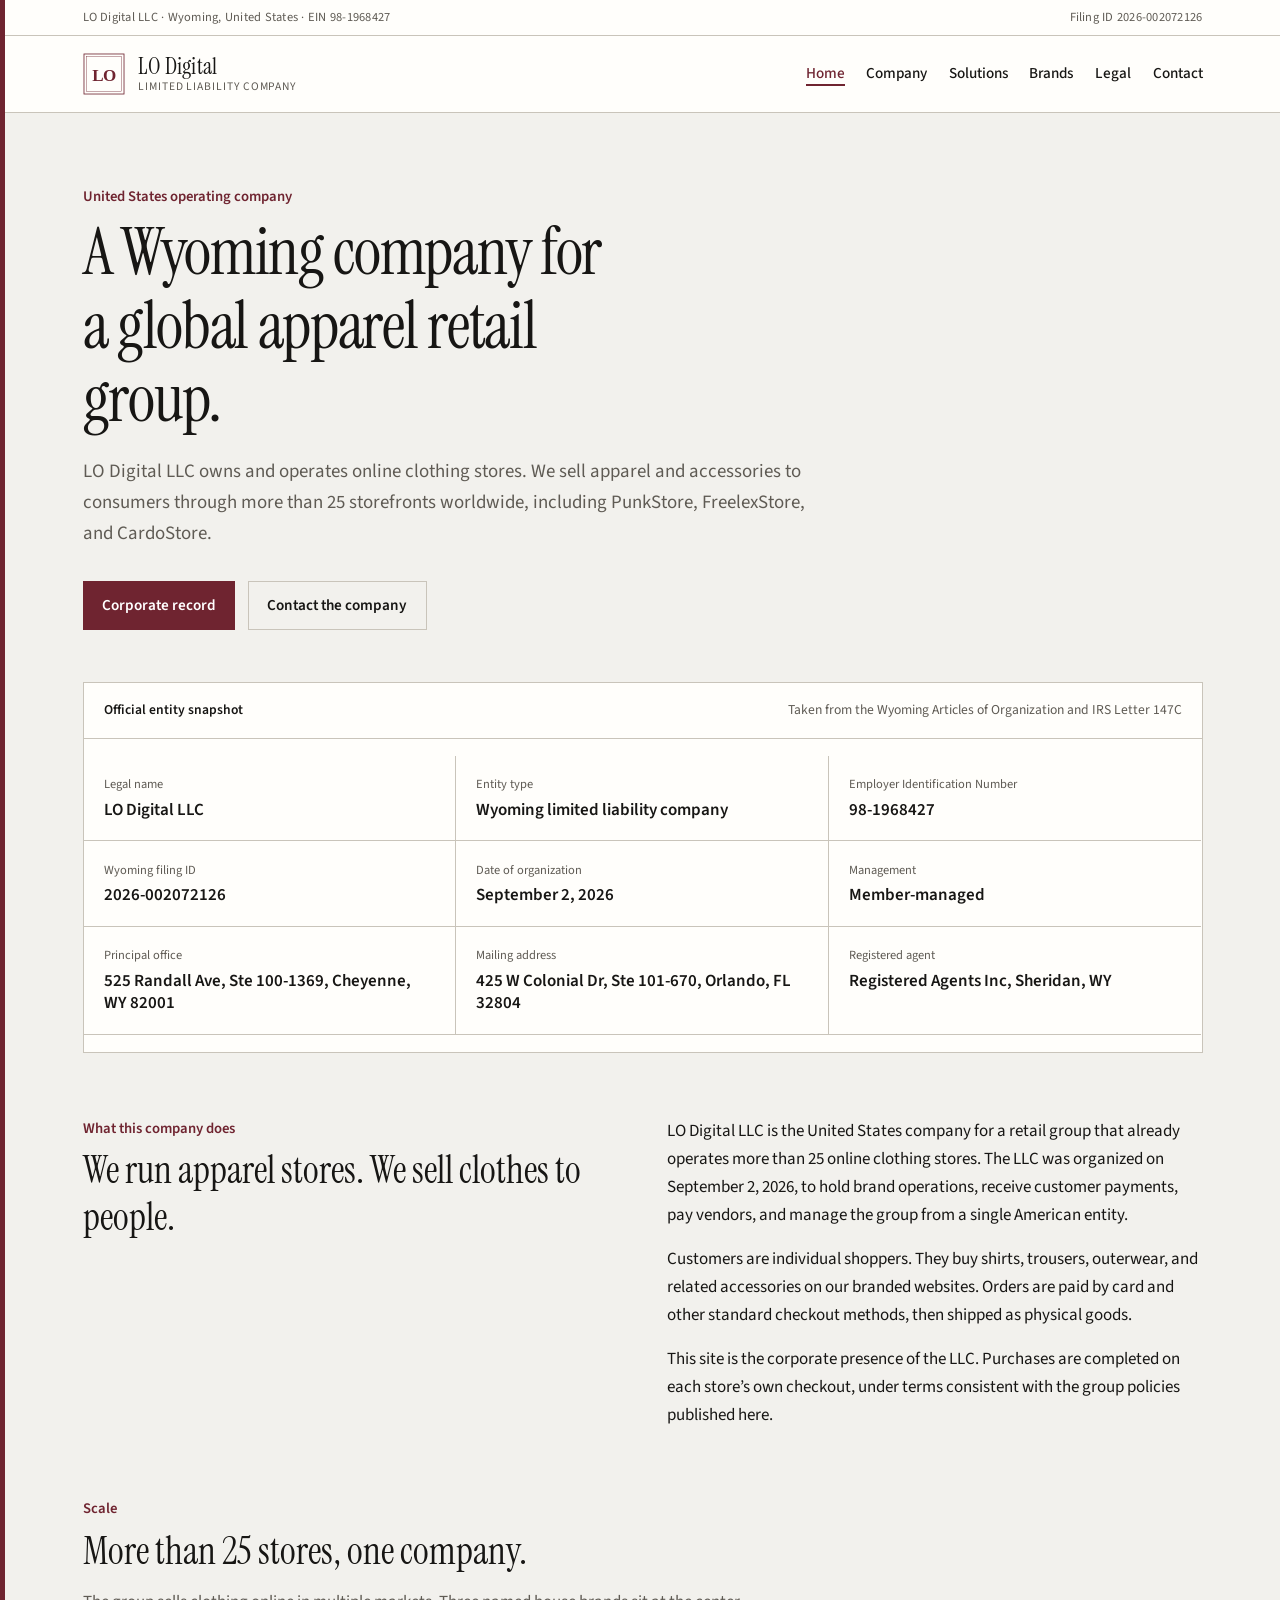
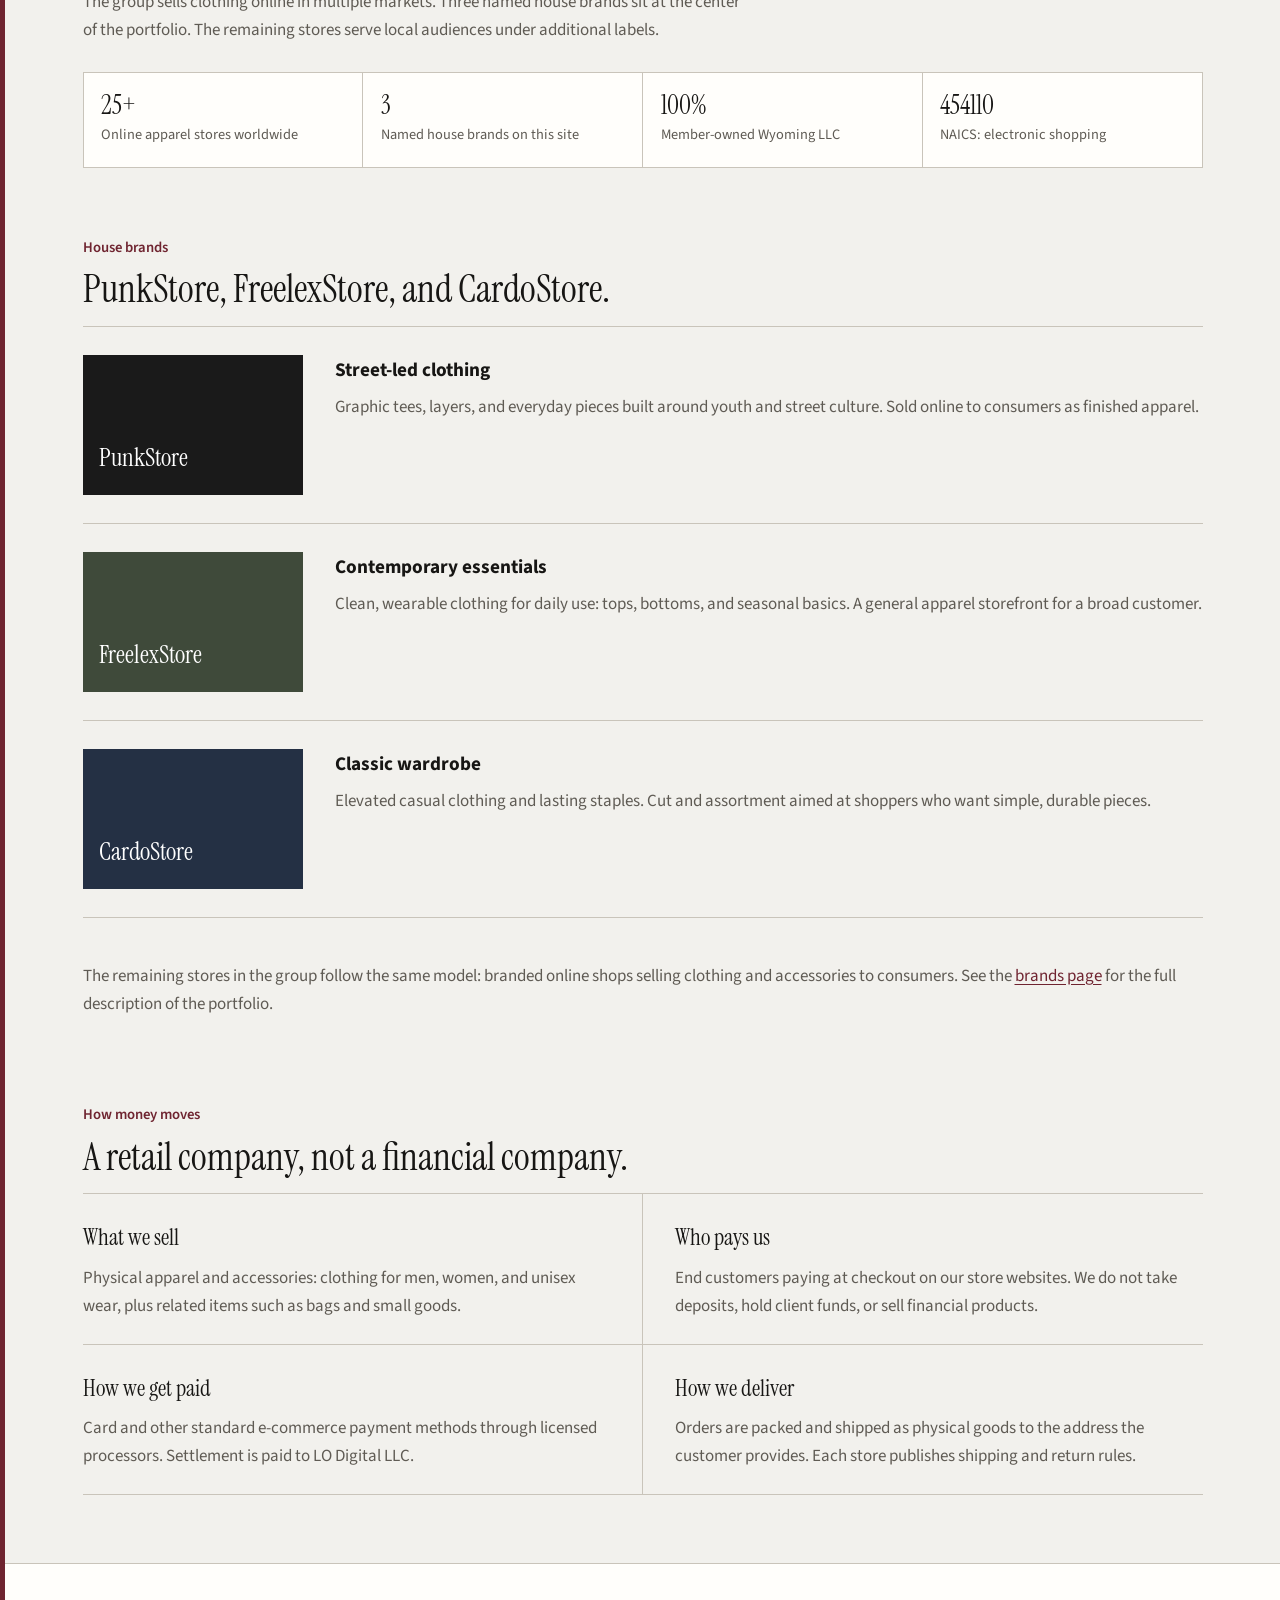
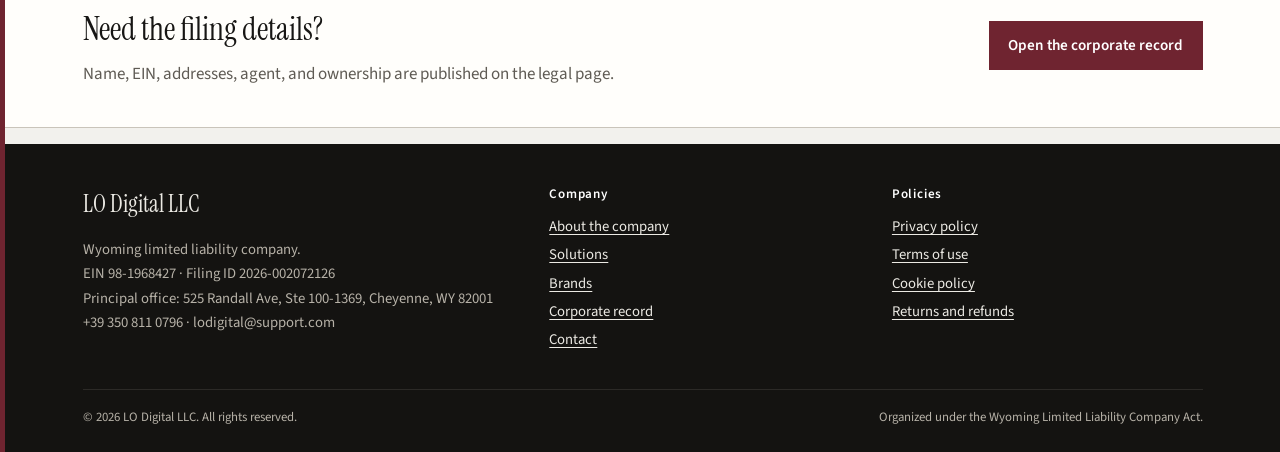
==== index.html @ 22e6bcfd "Publish LO Digital LLC corporate site" ====
<!DOCTYPE html>
<html lang="en">
<head>
  <meta charset="utf-8">
  <meta name="viewport" content="width=device-width, initial-scale=1">
  <title>LO Digital LLC | United States apparel retail group</title>
  <meta name="description" content="LO Digital LLC is a Wyoming limited liability company that operates a portfolio of apparel e-commerce brands, with more than 25 stores worldwide. Official corporate site.">
  <link rel="icon" href="assets/favicon.svg" type="image/svg+xml">
  <link rel="canonical" href="https://lodigitalsolutions-official.com/">
  <link rel="stylesheet" href="css/styles.css">
  <meta property="og:title" content="LO Digital LLC">
  <meta property="og:description" content="Wyoming limited liability company operating apparel retail stores worldwide.">
  <meta property="og:type" content="website">
  <script type="application/ld+json">
  {
    "@context": "https://schema.org",
    "@type": "Organization",
    "name": "LO Digital LLC",
    "legalName": "LO Digital LLC",
    "url": "https://lodigitalsolutions-official.com/",
    "email": "lodigital@support.com",
    "telephone": "+39-350-811-0796",
    "taxID": "98-1968427",
    "foundingDate": "2026-09-02",
    "address": {
      "@type": "PostalAddress",
      "streetAddress": "525 Randall Ave, Ste 100-1369",
      "addressLocality": "Cheyenne",
      "addressRegion": "WY",
      "postalCode": "82001",
      "addressCountry": "US"
    },
    "areaServed": "Worldwide",
    "naics": "454110",
    "description": "United States company that owns and operates online apparel retail brands, selling clothing and accessories to consumers through more than 25 stores worldwide."
  }
  </script>
</head>
<body>
  <a class="skip" href="#main">Skip to content</a>
  <header class="mast">
    <div class="mast-legal">
      <div class="wrap">
        <span>LO Digital LLC · Wyoming, United States · EIN 98-1968427</span>
        <span>Filing ID 2026-002072126</span>
      </div>
    </div>
    <div class="wrap mast-row">
      <a class="brand" href="index.html">
        <img src="assets/mark.svg" alt="">
        <span class="brand-name">
          <strong>LO Digital</strong>
          <span>LIMITED LIABILITY COMPANY</span>
        </span>
      </a>
      <input class="nav-toggle" type="checkbox" id="nav-toggle">
      <label class="nav-burger" for="nav-toggle">Menu</label>
      <nav class="nav" aria-label="Primary">
        <a href="index.html" aria-current="page">Home</a>
        <a href="company.html">Company</a>
        <a href="solutions.html">Solutions</a>
        <a href="brands.html">Brands</a>
        <a href="legal.html">Legal</a>
        <a href="contact.html">Contact</a>
      </nav>
    </div>
  </header>

  <main id="main">
    <section class="hero">
      <div class="wrap">
        <p class="kicker">United States operating company</p>
        <h1>A Wyoming company for a global apparel retail group.</h1>
        <p class="lede">LO Digital LLC owns and operates online clothing stores. We sell apparel and accessories to consumers through more than 25 storefronts worldwide, including PunkStore, FreelexStore, and CardoStore.</p>
        <div class="hero-actions">
          <a class="btn" href="legal.html">Corporate record</a>
          <a class="btn ghost" href="contact.html">Contact the company</a>
        </div>
      </div>
    </section>

    <div class="wrap">
      <section class="ledger" aria-label="Company facts">
        <div class="ledger-head">
          <b>Official entity snapshot</b>
          <span>Taken from the Wyoming Articles of Organization and IRS Letter 147C</span>
        </div>
        <dl class="ledger-grid">
          <div><dt>Legal name</dt><dd>LO Digital LLC</dd></div>
          <div><dt>Entity type</dt><dd>Wyoming limited liability company</dd></div>
          <div><dt>Employer Identification Number</dt><dd>98-1968427</dd></div>
          <div><dt>Wyoming filing ID</dt><dd>2026-002072126</dd></div>
          <div><dt>Date of organization</dt><dd>September 2, 2026</dd></div>
          <div><dt>Management</dt><dd>Member-managed</dd></div>
          <div><dt>Principal office</dt><dd>525 Randall Ave, Ste 100-1369, Cheyenne, WY 82001</dd></div>
          <div><dt>Mailing address</dt><dd>425 W Colonial Dr, Ste 101-670, Orlando, FL 32804</dd></div>
          <div><dt>Registered agent</dt><dd>Registered Agents Inc, Sheridan, WY</dd></div>
        </dl>
      </section>
    </div>

    <section class="section">
      <div class="wrap split">
        <div>
          <p class="kicker">What this company does</p>
          <h2>We run apparel stores. We sell clothes to people.</h2>
        </div>
        <div class="prose">
          <p>LO Digital LLC is the United States company for a retail group that already operates more than 25 online clothing stores. The LLC was organized on September 2, 2026, to hold brand operations, receive customer payments, pay vendors, and manage the group from a single American entity.</p>
          <p>Customers are individual shoppers. They buy shirts, trousers, outerwear, and related accessories on our branded websites. Orders are paid by card and other standard checkout methods, then shipped as physical goods.</p>
          <p>This site is the corporate presence of the LLC. Purchases are completed on each store’s own checkout, under terms consistent with the group policies published here.</p>
        </div>
      </div>
    </section>

    <section class="section">
      <div class="wrap">
        <p class="kicker">Scale</p>
        <h2>More than 25 stores, one company.</h2>
        <p class="intro">The group sells clothing online in multiple markets. Three named house brands sit at the center of the portfolio. The remaining stores serve local audiences under additional labels.</p>
        <div class="presence">
          <div><strong>25+</strong><span>Online apparel stores worldwide</span></div>
          <div><strong>3</strong><span>Named house brands on this site</span></div>
          <div><strong>100%</strong><span>Member-owned Wyoming LLC</span></div>
          <div><strong>454110</strong><span>NAICS: electronic shopping</span></div>
        </div>
      </div>
    </section>

    <section class="section">
      <div class="wrap">
        <p class="kicker">House brands</p>
        <h2>PunkStore, FreelexStore, and CardoStore.</h2>
        <article class="brand-row">
          <div class="brand-plate punk">PunkStore</div>
          <div class="brand-copy">
            <h3>Street-led clothing</h3>
            <p>Graphic tees, layers, and everyday pieces built around youth and street culture. Sold online to consumers as finished apparel.</p>
          </div>
        </article>
        <article class="brand-row">
          <div class="brand-plate freelex">FreelexStore</div>
          <div class="brand-copy">
            <h3>Contemporary essentials</h3>
            <p>Clean, wearable clothing for daily use: tops, bottoms, and seasonal basics. A general apparel storefront for a broad customer.</p>
          </div>
        </article>
        <article class="brand-row">
          <div class="brand-plate cardo">CardoStore</div>
          <div class="brand-copy">
            <h3>Classic wardrobe</h3>
            <p>Elevated casual clothing and lasting staples. Cut and assortment aimed at shoppers who want simple, durable pieces.</p>
          </div>
        </article>
        <p class="more-stores">The remaining stores in the group follow the same model: branded online shops selling clothing and accessories to consumers. See the <a href="brands.html">brands page</a> for the full description of the portfolio.</p>
      </div>
    </section>

    <section class="section">
      <div class="wrap">
        <p class="kicker">How money moves</p>
        <h2>A retail company, not a financial company.</h2>
        <div class="solutions">
          <article>
            <h3>What we sell</h3>
            <p>Physical apparel and accessories: clothing for men, women, and unisex wear, plus related items such as bags and small goods.</p>
          </article>
          <article>
            <h3>Who pays us</h3>
            <p>End customers paying at checkout on our store websites. We do not take deposits, hold client funds, or sell financial products.</p>
          </article>
          <article>
            <h3>How we get paid</h3>
            <p>Card and other standard e-commerce payment methods through licensed processors. Settlement is paid to LO Digital LLC.</p>
          </article>
          <article>
            <h3>How we deliver</h3>
            <p>Orders are packed and shipped as physical goods to the address the customer provides. Each store publishes shipping and return rules.</p>
          </article>
        </div>
      </div>
    </section>

    <section class="cta-band">
      <div class="wrap">
        <div>
          <h2>Need the filing details?</h2>
          <p>Name, EIN, addresses, agent, and ownership are published on the legal page.</p>
        </div>
        <a class="btn" href="legal.html">Open the corporate record</a>
      </div>
    </section>
  </main>

  <footer class="foot">
    <div class="wrap">
      <div class="foot-grid">
        <div>
          <h2>LO Digital LLC</h2>
          <p>Wyoming limited liability company.<br>EIN 98-1968427 · Filing ID 2026-002072126<br>Principal office: 525 Randall Ave, Ste 100-1369, Cheyenne, WY 82001<br>+39 350 811 0796 · lodigital@support.com</p>
        </div>
        <div>
          <h3>Company</h3>
          <ul>
            <li><a href="company.html">About the company</a></li>
            <li><a href="solutions.html">Solutions</a></li>
            <li><a href="brands.html">Brands</a></li>
            <li><a href="legal.html">Corporate record</a></li>
            <li><a href="contact.html">Contact</a></li>
          </ul>
        </div>
        <div>
          <h3>Policies</h3>
          <ul>
            <li><a href="privacy.html">Privacy policy</a></li>
            <li><a href="terms.html">Terms of use</a></li>
            <li><a href="cookies.html">Cookie policy</a></li>
            <li><a href="returns.html">Returns and refunds</a></li>
          </ul>
        </div>
      </div>
      <div class="foot-legal">
        <span>© 2026 LO Digital LLC. All rights reserved.</span>
        <span>Organized under the Wyoming Limited Liability Company Act.</span>
      </div>
    </div>
  </footer>
</body>
</html>
---- css/styles.css ----
@import url("https://fonts.googleapis.com/css2?family=Instrument+Serif:ital@0;1&family=Source+Sans+3:ital,wght@0,400;0,500;0,600;0,700;1,400&display=swap");

:root {
  --bond: #f2f1ed;
  --panel: #fffefb;
  --ink: #171614;
  --mute: #5f5b54;
  --rule: #c9c4ba;
  --wine: #6f2430;
  --wine-deep: #4c1520;
  --wine-soft: #f4e8ea;
  --gold: #8f7848;
  --footer: #141311;
  --footer-mute: #b7b2a8;
  --focus: #6f2430;
  --max: 1120px;
  --pad: clamp(1.25rem, 4vw, 3.25rem);
  --serif: "Instrument Serif", "Times New Roman", serif;
  --sans: "Source Sans 3", "Segoe UI", sans-serif;
}

*,
*::before,
*::after {
  box-sizing: border-box;
}

html {
  scroll-behavior: smooth;
}

html,
body {
  margin: 0;
  padding: 0;
}

body {
  font-family: var(--sans);
  font-size: 1.0625rem;
  line-height: 1.65;
  color: var(--ink);
  background: var(--bond);
  min-height: 100vh;
  border-left: 5px solid var(--wine);
}

img,
svg {
  max-width: 100%;
  display: block;
}

a {
  color: var(--wine);
  text-underline-offset: 0.18em;
}

a:hover {
  color: var(--wine-deep);
}

:focus-visible {
  outline: 2px solid var(--focus);
  outline-offset: 3px;
}

.skip {
  position: absolute;
  left: -999px;
  top: 0;
  background: var(--wine);
  color: #fff;
  padding: 0.5rem 0.8rem;
  z-index: 100;
}

.skip:focus {
  left: 0.5rem;
  top: 0.5rem;
}

.wrap {
  width: min(var(--max), calc(100% - var(--pad) * 2));
  margin-inline: auto;
}

/* Header */
.mast {
  background: var(--panel);
  border-bottom: 1px solid var(--rule);
}

.mast-legal {
  font-size: 0.78rem;
  letter-spacing: 0.02em;
  color: var(--mute);
  padding: 0.45rem 0;
  border-bottom: 1px solid var(--rule);
}

.mast-legal .wrap {
  display: flex;
  justify-content: space-between;
  gap: 1rem;
  flex-wrap: wrap;
}

.mast-row {
  display: flex;
  align-items: center;
  justify-content: space-between;
  gap: 1.5rem;
  padding: 1.05rem 0;
}

.brand {
  display: flex;
  align-items: center;
  gap: 0.85rem;
  text-decoration: none;
  color: var(--ink);
}

.brand img {
  width: 42px;
  height: 42px;
}

.brand-name {
  display: flex;
  flex-direction: column;
  line-height: 1.05;
}

.brand-name strong {
  font-family: var(--serif);
  font-size: 1.45rem;
  font-weight: 400;
  letter-spacing: 0.01em;
}

.brand-name span {
  font-size: 0.72rem;
  color: var(--mute);
  letter-spacing: 0.08em;
  margin-top: 0.15rem;
}

.nav-toggle {
  position: absolute;
  opacity: 0;
  pointer-events: none;
}

.nav-burger {
  display: none;
  font-size: 0.85rem;
  border: 1px solid var(--rule);
  padding: 0.4rem 0.7rem;
  background: var(--panel);
  cursor: pointer;
}

.nav {
  display: flex;
  gap: 1.35rem;
  align-items: center;
}

.nav a {
  text-decoration: none;
  color: var(--ink);
  font-size: 0.95rem;
  font-weight: 500;
}

.nav a:hover,
.nav a[aria-current="page"] {
  color: var(--wine);
}

.nav a[aria-current="page"] {
  box-shadow: inset 0 -2px 0 var(--wine);
}

/* Hero */
.hero {
  padding: 4.5rem 0 3.25rem;
}

.hero h1 {
  font-family: var(--serif);
  font-size: clamp(2.35rem, 5.2vw, 4.1rem);
  font-weight: 400;
  line-height: 1.12;
  letter-spacing: -0.02em;
  max-width: 18ch;
  margin: 0 0 1.25rem;
}

.hero .lede {
  max-width: 46rem;
  font-size: 1.18rem;
  color: var(--mute);
  margin: 0 0 2rem;
}

.hero-actions {
  display: flex;
  gap: 0.8rem;
  flex-wrap: wrap;
}

.btn {
  display: inline-flex;
  align-items: center;
  justify-content: center;
  text-decoration: none;
  border: 1px solid var(--wine);
  padding: 0.7rem 1.15rem;
  font-weight: 600;
  font-size: 0.95rem;
  font-family: var(--sans);
  cursor: pointer;
  background: var(--wine);
  color: #fff;
}

.btn:hover {
  background: var(--wine-deep);
  color: #fff;
}

.btn.ghost {
  background: transparent;
  color: var(--ink);
  border-color: var(--rule);
}

.btn.ghost:hover {
  border-color: var(--ink);
  color: var(--ink);
}

/* Ledger */
.ledger {
  background: var(--panel);
  border: 1px solid var(--rule);
  margin: 0 0 4rem;
}

.ledger-head {
  display: flex;
  justify-content: space-between;
  gap: 1rem;
  padding: 1rem 1.25rem;
  border-bottom: 1px solid var(--rule);
  font-size: 0.85rem;
  color: var(--mute);
}

.ledger-head b {
  color: var(--ink);
  font-weight: 600;
}

.ledger-grid {
  display: grid;
  grid-template-columns: repeat(3, 1fr);
}

.ledger-grid div {
  padding: 1.15rem 1.25rem;
  border-right: 1px solid var(--rule);
  border-bottom: 1px solid var(--rule);
}

.ledger-grid div:nth-child(3n) {
  border-right: none;
}

.ledger-grid dt {
  font-size: 0.78rem;
  color: var(--mute);
  margin: 0 0 0.25rem;
}

.ledger-grid dd {
  margin: 0;
  font-weight: 600;
  line-height: 1.35;
}

/* Sections */
.section {
  padding: 0 0 4.25rem;
}

.section h2 {
  font-family: var(--serif);
  font-size: clamp(1.8rem, 3vw, 2.5rem);
  font-weight: 400;
  line-height: 1.2;
  margin: 0 0 0.85rem;
}

.section .intro {
  max-width: 42rem;
  color: var(--mute);
  margin: 0 0 1.75rem;
}

.split {
  display: grid;
  grid-template-columns: 1fr 1fr;
  gap: 3rem;
  align-items: start;
}

.prose p {
  margin: 0 0 1rem;
}

.prose p:last-child {
  margin-bottom: 0;
}

.kicker {
  color: var(--wine);
  font-weight: 600;
  font-size: 0.92rem;
  margin: 0 0 0.4rem;
}

/* Solutions */
.solutions {
  display: grid;
  grid-template-columns: 1fr 1fr;
  gap: 0;
  border-top: 1px solid var(--rule);
}

.solutions article {
  padding: 1.5rem 1.4rem 1.5rem 0;
  border-bottom: 1px solid var(--rule);
}

.solutions article:nth-child(odd) {
  padding-right: 2rem;
  border-right: 1px solid var(--rule);
}

.solutions article:nth-child(even) {
  padding-left: 2rem;
}

.solutions h3 {
  font-family: var(--serif);
  font-size: 1.45rem;
  font-weight: 400;
  margin: 0 0 0.45rem;
}

.solutions p {
  margin: 0;
  color: var(--mute);
}

/* Brands */
.brand-row {
  display: grid;
  grid-template-columns: 220px 1fr;
  gap: 2rem;
  padding: 1.75rem 0;
  border-top: 1px solid var(--rule);
}

.brand-row:last-of-type {
  border-bottom: 1px solid var(--rule);
}

.brand-plate {
  min-height: 140px;
  display: flex;
  align-items: flex-end;
  padding: 1rem;
  color: #fff;
  font-family: var(--serif);
  font-size: 1.55rem;
}

.brand-plate.punk {
  background: #1a1a1a;
}

.brand-plate.freelex {
  background: #3f4a3a;
}

.brand-plate.cardo {
  background: #243044;
}

.brand-copy h3 {
  margin: 0 0 0.4rem;
  font-size: 1.2rem;
}

.brand-copy p {
  margin: 0;
  color: var(--mute);
}

.more-stores {
  margin-top: 1.5rem;
  padding: 1.25rem 0 0;
  color: var(--mute);
}

/* Presence */
.presence {
  display: grid;
  grid-template-columns: repeat(4, 1fr);
  gap: 1px;
  background: var(--rule);
  border: 1px solid var(--rule);
}

.presence div {
  background: var(--panel);
  padding: 1.15rem 1.1rem;
}

.presence strong {
  display: block;
  font-family: var(--serif);
  font-size: 1.65rem;
  font-weight: 400;
  line-height: 1.1;
}

.presence span {
  color: var(--mute);
  font-size: 0.9rem;
}

/* Legal extract */
.extract {
  background: var(--panel);
  border: 1px solid var(--rule);
}

.extract-banner {
  background: var(--wine);
  color: #fff;
  padding: 0.85rem 1.25rem;
  font-size: 0.9rem;
  display: flex;
  justify-content: space-between;
  gap: 1rem;
  flex-wrap: wrap;
}

.extract table {
  width: 100%;
  border-collapse: collapse;
}

.extract th,
.extract td {
  text-align: left;
  vertical-align: top;
  padding: 0.85rem 1.25rem;
  border-bottom: 1px solid var(--rule);
}

.extract th {
  width: 32%;
  font-weight: 600;
  color: var(--mute);
  font-size: 0.88rem;
}

.extract td {
  font-weight: 500;
}

.note {
  font-size: 0.92rem;
  color: var(--mute);
  margin: 1rem 0 0;
}

.callout {
  background: var(--wine-soft);
  border-left: 3px solid var(--wine);
  padding: 1rem 1.15rem;
  margin: 1.25rem 0;
}

.callout p {
  margin: 0;
}

/* Contact */
.contact-grid {
  display: grid;
  grid-template-columns: 1fr 1.1fr;
  gap: 3rem;
}

.addr h3 {
  margin: 0 0 0.35rem;
  font-size: 1rem;
}

.addr p {
  margin: 0 0 1.25rem;
  color: var(--mute);
}

.addr a {
  color: var(--ink);
}

form {
  display: grid;
  gap: 0.85rem;
  background: var(--panel);
  border: 1px solid var(--rule);
  padding: 1.25rem;
}

label {
  display: grid;
  gap: 0.3rem;
  font-size: 0.9rem;
  font-weight: 600;
}

input,
select,
textarea {
  font: inherit;
  padding: 0.65rem 0.7rem;
  border: 1px solid var(--rule);
  background: #fff;
  color: var(--ink);
}

textarea {
  min-height: 8rem;
  resize: vertical;
}

.hp {
  position: absolute;
  left: -9999px;
}

.form-status {
  display: none;
  padding: 0.75rem 0.85rem;
  background: var(--wine-soft);
  border: 1px solid var(--wine);
}

.form-status.show {
  display: block;
}

/* Policy pages */
.policy {
  padding: 3.5rem 0 4.5rem;
}

.policy h1 {
  font-family: var(--serif);
  font-size: clamp(2rem, 4vw, 3rem);
  font-weight: 400;
  margin: 0 0 0.4rem;
}

.policy .meta {
  color: var(--mute);
  margin: 0 0 2rem;
}

.policy h2 {
  font-family: var(--serif);
  font-size: 1.55rem;
  font-weight: 400;
  margin: 2rem 0 0.6rem;
}

.policy h3 {
  font-size: 1.05rem;
  margin: 1.25rem 0 0.4rem;
}

.policy ul,
.policy ol {
  padding-left: 1.2rem;
}

.policy li {
  margin: 0.3rem 0;
}

/* Footer */
.foot {
  background: var(--footer);
  color: #eceae4;
  padding: 2.5rem 0 1.5rem;
  margin-top: 1rem;
}

.foot a {
  color: #eceae4;
}

.foot-grid {
  display: grid;
  grid-template-columns: 1.4fr 1fr 1fr;
  gap: 2rem;
  padding-bottom: 2rem;
  border-bottom: 1px solid #2c2a27;
}

.foot h2 {
  font-family: var(--serif);
  font-size: 1.5rem;
  font-weight: 400;
  margin: 0 0 0.5rem;
}

.foot p,
.foot li {
  color: var(--footer-mute);
  font-size: 0.92rem;
}

.foot ul {
  list-style: none;
  margin: 0;
  padding: 0;
}

.foot li {
  margin: 0.25rem 0;
}

.foot h3 {
  font-size: 0.82rem;
  letter-spacing: 0.06em;
  margin: 0 0 0.6rem;
  color: #fff;
  font-weight: 600;
}

.foot-legal {
  display: flex;
  justify-content: space-between;
  gap: 1rem;
  flex-wrap: wrap;
  padding-top: 1.1rem;
  font-size: 0.8rem;
  color: var(--footer-mute);
}

.page-hero {
  padding: 3.25rem 0 1.5rem;
}

.page-hero h1 {
  font-family: var(--serif);
  font-size: clamp(2.1rem, 4.4vw, 3.4rem);
  font-weight: 400;
  line-height: 1.12;
  margin: 0 0 0.75rem;
  max-width: 18ch;
}

.page-hero p {
  max-width: 40rem;
  color: var(--mute);
  margin: 0;
}

.cta-band {
  background: var(--panel);
  border-top: 1px solid var(--rule);
  border-bottom: 1px solid var(--rule);
  padding: 2.4rem 0;
  margin-bottom: 0;
}

.cta-band .wrap {
  display: flex;
  justify-content: space-between;
  gap: 1.5rem;
  align-items: center;
}

.cta-band h2 {
  font-family: var(--serif);
  font-size: 2rem;
  font-weight: 400;
  margin: 0 0 0.3rem;
}

.cta-band p {
  margin: 0;
  color: var(--mute);
}

@media (max-width: 900px) {
  .ledger-grid,
  .split,
  .solutions,
  .presence,
  .contact-grid,
  .foot-grid,
  .brand-row,
  .cta-band .wrap {
    grid-template-columns: 1fr;
    display: grid;
  }

  .solutions article:nth-child(odd),
  .solutions article:nth-child(even) {
    border-right: none;
    padding-left: 0;
    padding-right: 0;
  }

  .nav-burger {
    display: inline-block;
  }

  .nav {
    display: none;
    position: absolute;
    left: 5px;
    right: 0;
    top: 108px;
    background: var(--panel);
    border-bottom: 1px solid var(--rule);
    flex-direction: column;
    align-items: flex-start;
    padding: 1rem var(--pad) 1.2rem;
    z-index: 20;
    gap: 0.85rem;
  }

  .nav-toggle:checked ~ .nav {
    display: flex;
  }

  .mast-row {
    position: relative;
  }

  .ledger-grid div:nth-child(3n) {
    border-right: none;
  }

  .ledger-grid div {
    border-right: none;
  }
}

@media (prefers-reduced-motion: reduce) {
  html {
    scroll-behavior: auto;
  }
}
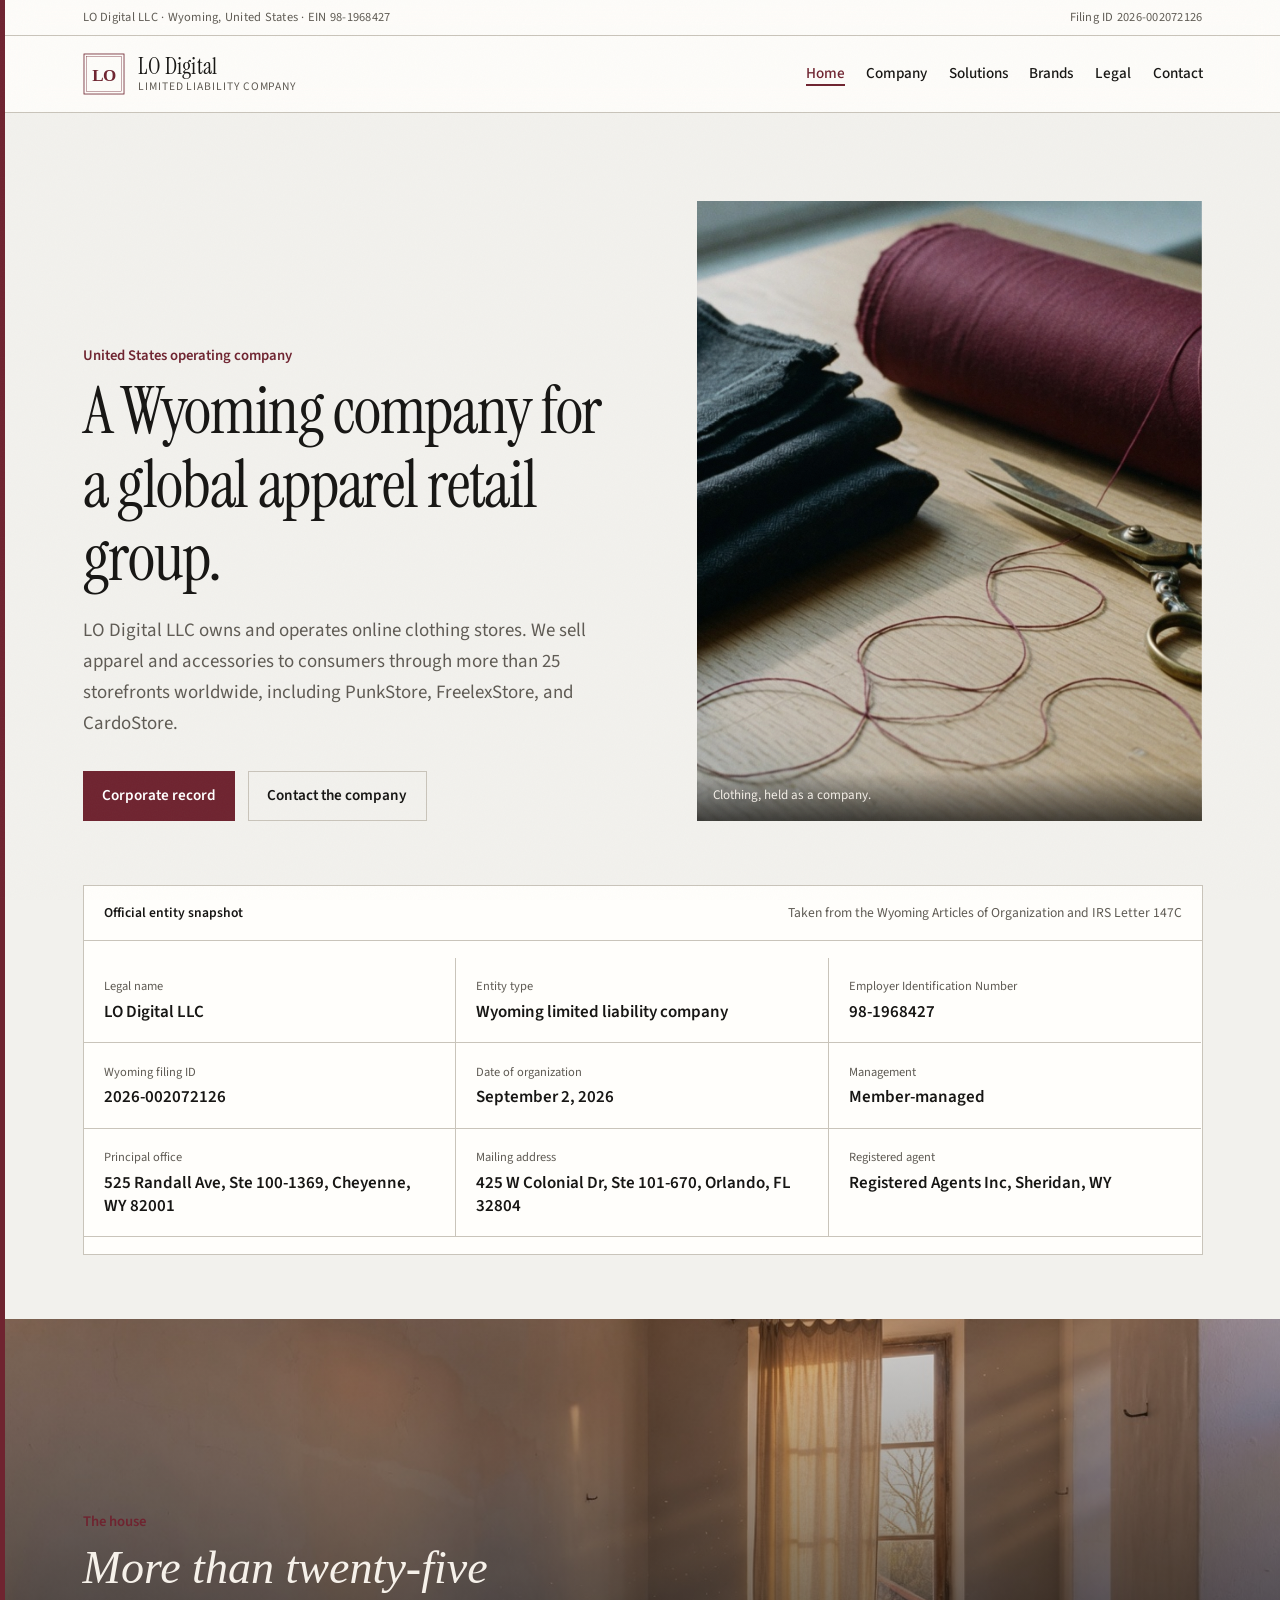
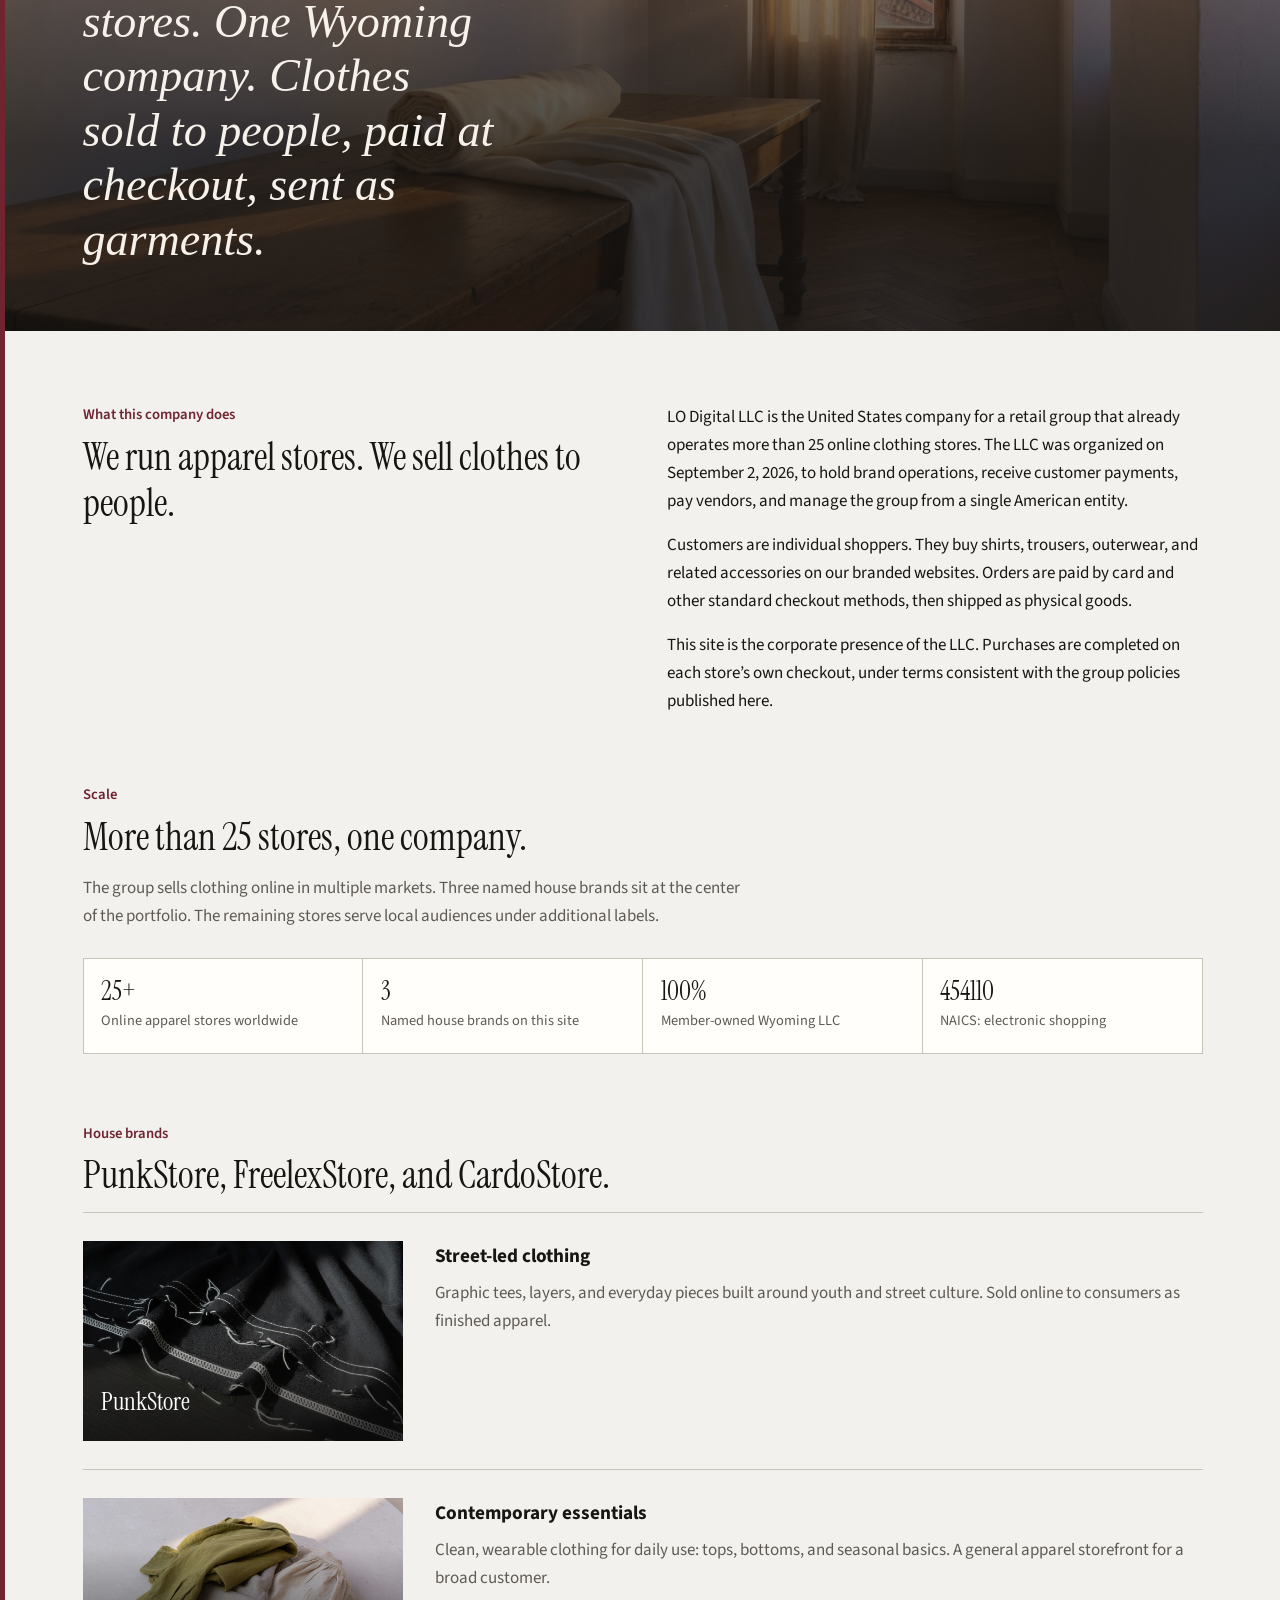
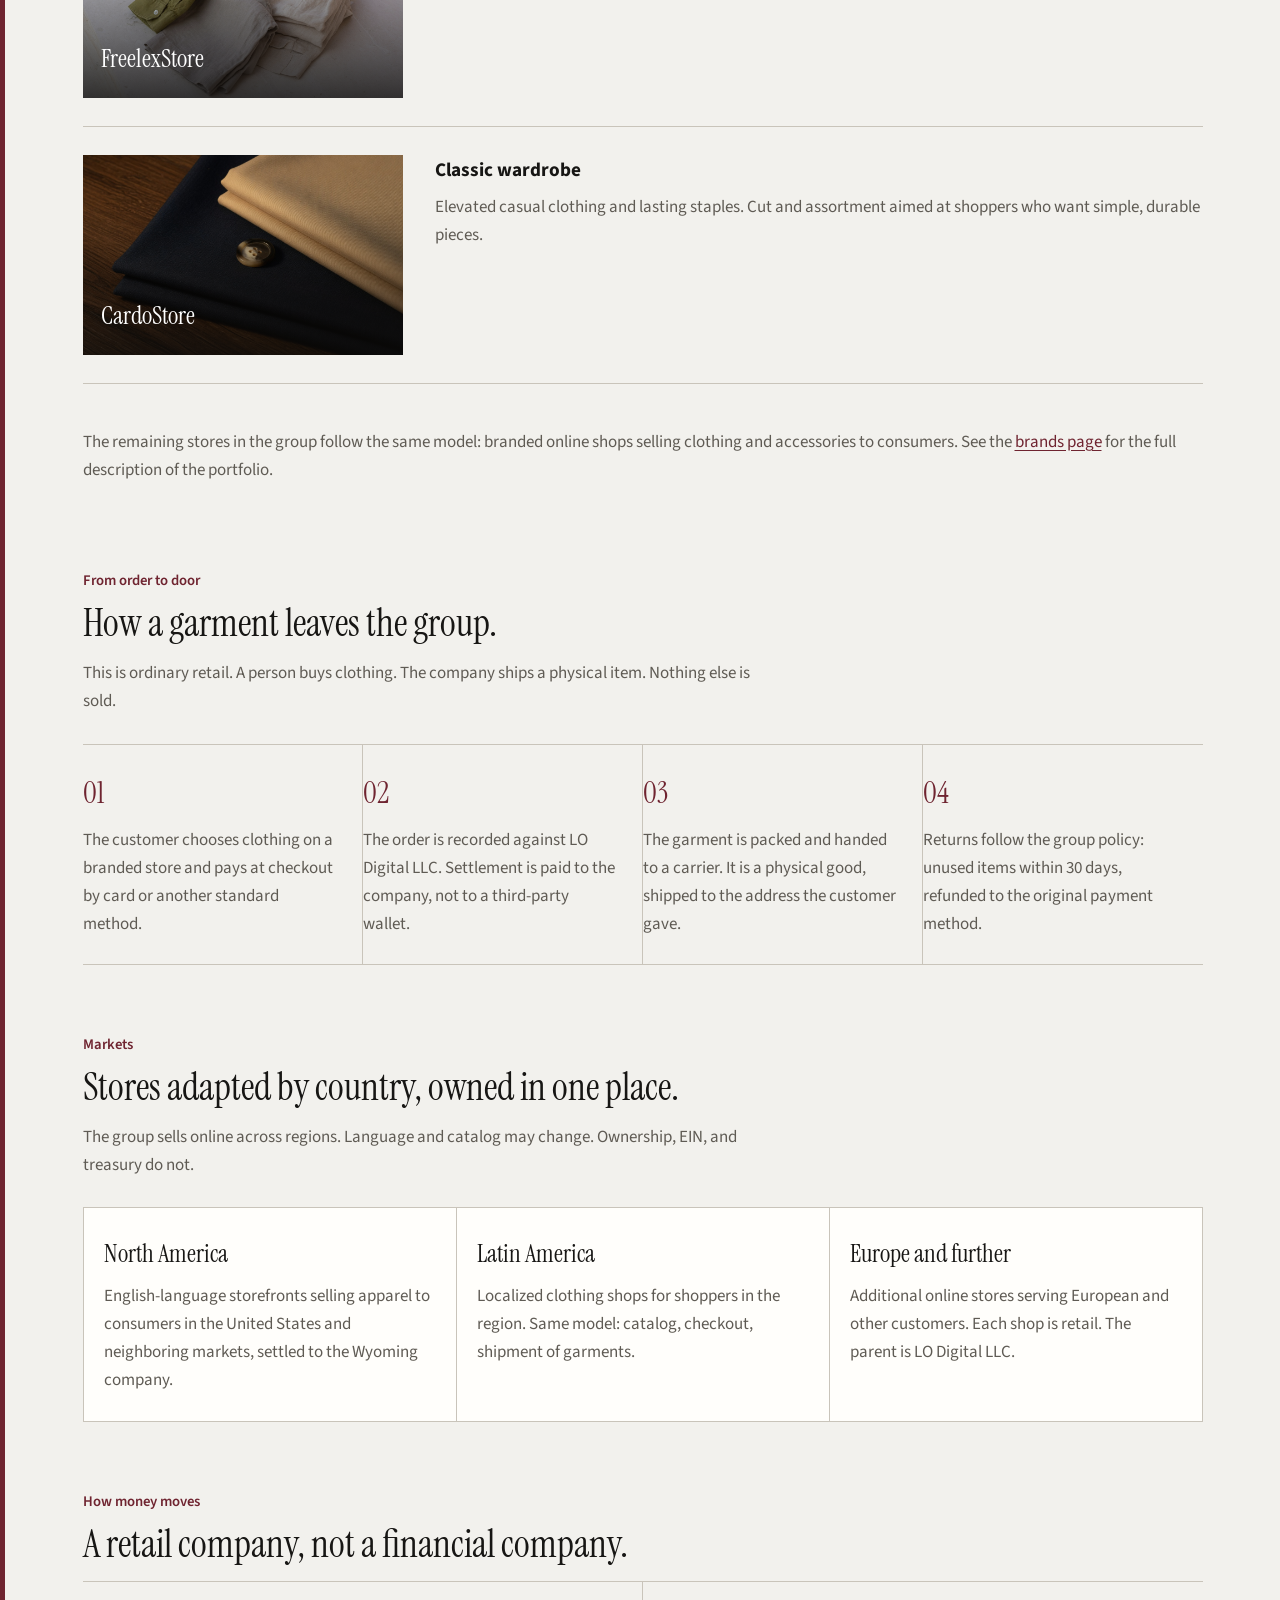
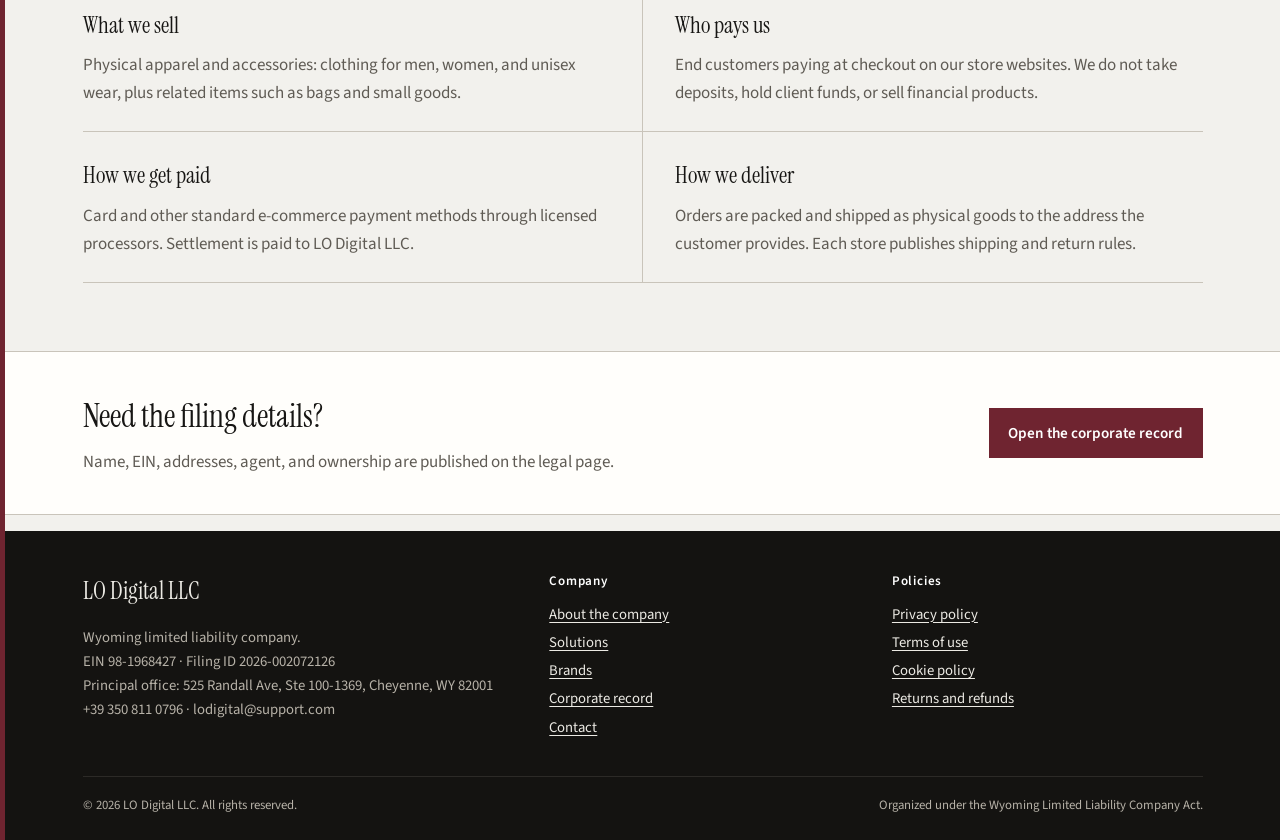
==== commit 697909d7: "Atelier presentation: photography, motion, extra sections. Legal facts unchanged." ====
--- a/index.html
+++ b/index.html
@@ -6,8 +6,9 @@
   <title>LO Digital LLC | United States apparel retail group</title>
   <meta name="description" content="LO Digital LLC is a Wyoming limited liability company that operates a portfolio of apparel e-commerce brands, with more than 25 stores worldwide. Official corporate site.">
   <link rel="icon" href="assets/favicon.svg" type="image/svg+xml">
-  <link rel="canonical" href="https://lodigitalsolutions-official.com/">
+  <link rel="canonical" href="https://www.lodigitalsolutions-official.com/">
   <link rel="stylesheet" href="css/styles.css">
+  <script>document.documentElement.classList.add("js");</script>
   <meta property="og:title" content="LO Digital LLC">
   <meta property="og:description" content="Wyoming limited liability company operating apparel retail stores worldwide.">
   <meta property="og:type" content="website">
@@ -17,7 +18,7 @@
     "@type": "Organization",
     "name": "LO Digital LLC",
     "legalName": "LO Digital LLC",
-    "url": "https://lodigitalsolutions-official.com/",
+    "url": "https://www.lodigitalsolutions-official.com/",
     "email": "lodigital@support.com",
     "telephone": "+39-350-811-0796",
     "taxID": "98-1968427",
@@ -68,19 +69,25 @@
 
   <main id="main">
     <section class="hero">
-      <div class="wrap">
-        <p class="kicker">United States operating company</p>
-        <h1>A Wyoming company for a global apparel retail group.</h1>
-        <p class="lede">LO Digital LLC owns and operates online clothing stores. We sell apparel and accessories to consumers through more than 25 storefronts worldwide, including PunkStore, FreelexStore, and CardoStore.</p>
-        <div class="hero-actions">
-          <a class="btn" href="legal.html">Corporate record</a>
-          <a class="btn ghost" href="contact.html">Contact the company</a>
-        </div>
+      <div class="wrap hero-grid">
+        <div class="hero-copy reveal">
+          <p class="kicker">United States operating company</p>
+          <h1>A Wyoming company for a global apparel retail group.</h1>
+          <p class="lede">LO Digital LLC owns and operates online clothing stores. We sell apparel and accessories to consumers through more than 25 storefronts worldwide, including PunkStore, FreelexStore, and CardoStore.</p>
+          <div class="hero-actions">
+            <a class="btn" href="legal.html">Corporate record</a>
+            <a class="btn ghost" href="contact.html">Contact the company</a>
+          </div>
+        </div>
+        <figure class="hero-frame reveal">
+          <img src="assets/hero-atelier.jpg" alt="Cloth, thread, and shears on an atelier table">
+          <figcaption>Clothing, held as a company.</figcaption>
+        </figure>
       </div>
     </section>
 
     <div class="wrap">
-      <section class="ledger" aria-label="Company facts">
+      <section class="ledger reveal" aria-label="Company facts">
         <div class="ledger-head">
           <b>Official entity snapshot</b>
           <span>Taken from the Wyoming Articles of Organization and IRS Letter 147C</span>
@@ -99,8 +106,16 @@
       </section>
     </div>
 
-    <section class="section">
-      <div class="wrap split">
+    <section class="statement">
+      <img src="assets/house-corridor.jpg" alt="Quiet interior of a house of commerce">
+      <div class="statement-inner wrap">
+        <p class="kicker">The house</p>
+        <blockquote>More than twenty-five stores. One Wyoming company. Clothes sold to people, paid at checkout, sent as garments.</blockquote>
+      </div>
+    </section>
+
+    <section class="section">
+      <div class="wrap split reveal">
         <div>
           <p class="kicker">What this company does</p>
           <h2>We run apparel stores. We sell clothes to people.</h2>
@@ -118,7 +133,7 @@
         <p class="kicker">Scale</p>
         <h2>More than 25 stores, one company.</h2>
         <p class="intro">The group sells clothing online in multiple markets. Three named house brands sit at the center of the portfolio. The remaining stores serve local audiences under additional labels.</p>
-        <div class="presence">
+        <div class="presence reveal">
           <div><strong>25+</strong><span>Online apparel stores worldwide</span></div>
           <div><strong>3</strong><span>Named house brands on this site</span></div>
           <div><strong>100%</strong><span>Member-owned Wyoming LLC</span></div>
@@ -131,21 +146,21 @@
       <div class="wrap">
         <p class="kicker">House brands</p>
         <h2>PunkStore, FreelexStore, and CardoStore.</h2>
-        <article class="brand-row">
+        <article class="brand-row reveal">
           <div class="brand-plate punk">PunkStore</div>
           <div class="brand-copy">
             <h3>Street-led clothing</h3>
             <p>Graphic tees, layers, and everyday pieces built around youth and street culture. Sold online to consumers as finished apparel.</p>
           </div>
         </article>
-        <article class="brand-row">
+        <article class="brand-row reveal">
           <div class="brand-plate freelex">FreelexStore</div>
           <div class="brand-copy">
             <h3>Contemporary essentials</h3>
             <p>Clean, wearable clothing for daily use: tops, bottoms, and seasonal basics. A general apparel storefront for a broad customer.</p>
           </div>
         </article>
-        <article class="brand-row">
+        <article class="brand-row reveal">
           <div class="brand-plate cardo">CardoStore</div>
           <div class="brand-copy">
             <h3>Classic wardrobe</h3>
@@ -153,6 +168,54 @@
           </div>
         </article>
         <p class="more-stores">The remaining stores in the group follow the same model: branded online shops selling clothing and accessories to consumers. See the <a href="brands.html">brands page</a> for the full description of the portfolio.</p>
+      </div>
+    </section>
+
+    <section class="section">
+      <div class="wrap">
+        <p class="kicker">From order to door</p>
+        <h2>How a garment leaves the group.</h2>
+        <p class="intro">This is ordinary retail. A person buys clothing. The company ships a physical item. Nothing else is sold.</p>
+        <ol class="steps reveal">
+          <li>
+            <b>01</b>
+            <p>The customer chooses clothing on a branded store and pays at checkout by card or another standard method.</p>
+          </li>
+          <li>
+            <b>02</b>
+            <p>The order is recorded against LO Digital LLC. Settlement is paid to the company, not to a third-party wallet.</p>
+          </li>
+          <li>
+            <b>03</b>
+            <p>The garment is packed and handed to a carrier. It is a physical good, shipped to the address the customer gave.</p>
+          </li>
+          <li>
+            <b>04</b>
+            <p>Returns follow the group policy: unused items within 30 days, refunded to the original payment method.</p>
+          </li>
+        </ol>
+      </div>
+    </section>
+
+    <section class="section">
+      <div class="wrap">
+        <p class="kicker">Markets</p>
+        <h2>Stores adapted by country, owned in one place.</h2>
+        <p class="intro">The group sells online across regions. Language and catalog may change. Ownership, EIN, and treasury do not.</p>
+        <div class="atlas reveal">
+          <article>
+            <h3>North America</h3>
+            <p>English-language storefronts selling apparel to consumers in the United States and neighboring markets, settled to the Wyoming company.</p>
+          </article>
+          <article>
+            <h3>Latin America</h3>
+            <p>Localized clothing shops for shoppers in the region. Same model: catalog, checkout, shipment of garments.</p>
+          </article>
+          <article>
+            <h3>Europe and further</h3>
+            <p>Additional online stores serving European and other customers. Each shop is retail. The parent is LO Digital LLC.</p>
+          </article>
+        </div>
       </div>
     </section>
 
@@ -225,5 +288,6 @@
       </div>
     </div>
   </footer>
+  <script src="js/main.js"></script>
 </body>
 </html>
--- a/css/styles.css
+++ b/css/styles.css
@@ -43,6 +43,17 @@
   background: var(--bond);
   min-height: 100vh;
   border-left: 5px solid var(--wine);
+  position: relative;
+}
+
+body::before {
+  content: "";
+  pointer-events: none;
+  position: fixed;
+  inset: 0;
+  z-index: 80;
+  opacity: 0.045;
+  background-image: url("data:image/svg+xml,%3Csvg xmlns='http://www.w3.org/2000/svg' width='180' height='180'%3E%3Cfilter id='n'%3E%3CfeTurbulence type='fractalNoise' baseFrequency='.85' numOctaves='4' stitchTiles='stitch'/%3E%3C/filter%3E%3Crect width='180' height='180' filter='url(%23n)' opacity='.55'/%3E%3C/svg%3E");
 }
 
 img,
@@ -87,8 +98,13 @@
 
 /* Header */
 .mast {
-  background: var(--panel);
+  background: rgba(255, 254, 251, 0.86);
   border-bottom: 1px solid var(--rule);
+  position: sticky;
+  top: 0;
+  z-index: 50;
+  backdrop-filter: blur(14px);
+  -webkit-backdrop-filter: blur(14px);
 }
 
 .mast-legal {
@@ -186,7 +202,39 @@
 
 /* Hero */
 .hero {
-  padding: 4.5rem 0 3.25rem;
+  padding: 5.5rem 0 4rem;
+}
+
+.hero-grid {
+  display: grid;
+  grid-template-columns: 1.05fr 0.95fr;
+  gap: 3.5rem;
+  align-items: end;
+}
+
+.hero-frame {
+  margin: 0;
+  position: relative;
+  overflow: hidden;
+}
+
+.hero-frame img {
+  width: 100%;
+  height: min(72vh, 620px);
+  object-fit: cover;
+  transform: scale(1.06);
+  animation: ken 22s ease-out forwards;
+}
+
+.hero-frame figcaption {
+  position: absolute;
+  left: 0;
+  bottom: 0;
+  padding: 0.85rem 1rem;
+  color: #f4efe8;
+  font-size: 0.82rem;
+  background: linear-gradient(transparent, rgba(20, 19, 17, 0.72));
+  width: 100%;
 }
 
 .hero h1 {
@@ -225,11 +273,13 @@
   cursor: pointer;
   background: var(--wine);
   color: #fff;
+  transition: background 0.25s ease, transform 0.25s ease, border-color 0.25s ease;
 }
 
 .btn:hover {
   background: var(--wine-deep);
   color: #fff;
+  transform: translateY(-1px);
 }
 
 .btn.ghost {
@@ -370,7 +420,7 @@
 /* Brands */
 .brand-row {
   display: grid;
-  grid-template-columns: 220px 1fr;
+  grid-template-columns: minmax(240px, 320px) 1fr;
   gap: 2rem;
   padding: 1.75rem 0;
   border-top: 1px solid var(--rule);
@@ -381,25 +431,41 @@
 }
 
 .brand-plate {
-  min-height: 140px;
+  min-height: 200px;
   display: flex;
   align-items: flex-end;
-  padding: 1rem;
+  padding: 1.1rem 1.15rem;
   color: #fff;
   font-family: var(--serif);
   font-size: 1.55rem;
+  background-size: cover;
+  background-position: center;
+  position: relative;
+  overflow: hidden;
+  isolation: isolate;
+}
+
+.brand-plate::after {
+  content: "";
+  position: absolute;
+  inset: 0;
+  z-index: -1;
+  background: linear-gradient(180deg, transparent 25%, rgba(12, 11, 10, 0.78) 100%);
 }
 
 .brand-plate.punk {
-  background: #1a1a1a;
+  background-image: url("../assets/brand-punk.jpg");
+  background-color: #1a1a1a;
 }
 
 .brand-plate.freelex {
-  background: #3f4a3a;
+  background-image: url("../assets/brand-freelex.jpg");
+  background-color: #3f4a3a;
 }
 
 .brand-plate.cardo {
-  background: #243044;
+  background-image: url("../assets/brand-cardo.jpg");
+  background-color: #243044;
 }
 
 .brand-copy h3 {
@@ -771,8 +837,194 @@
   }
 }
 
+.statement {
+  position: relative;
+  min-height: 68vh;
+  display: grid;
+  place-items: end stretch;
+  color: #f6f1ea;
+  margin: 0 0 4.5rem;
+  overflow: hidden;
+}
+
+.statement img {
+  position: absolute;
+  inset: 0;
+  width: 100%;
+  height: 100%;
+  object-fit: cover;
+  transform: scale(1.08);
+}
+
+.statement::after {
+  content: "";
+  position: absolute;
+  inset: 0;
+  background: linear-gradient(180deg, rgba(20, 19, 17, 0.15), rgba(20, 19, 17, 0.78) 70%);
+}
+
+.statement-inner {
+  position: relative;
+  z-index: 1;
+  padding-bottom: 4rem;
+}
+
+.statement blockquote {
+  font-family: var(--serif);
+  font-size: clamp(1.8rem, 3.6vw, 3.1rem);
+  font-style: italic;
+  font-weight: 400;
+  line-height: 1.18;
+  max-width: 18ch;
+  margin: 0;
+}
+
+.steps {
+  list-style: none;
+  margin: 0;
+  padding: 0;
+  display: grid;
+  grid-template-columns: repeat(4, 1fr);
+  gap: 0;
+  border-top: 1px solid var(--rule);
+}
+
+.steps li {
+  padding: 1.5rem 1.3rem 1.6rem 0;
+  border-bottom: 1px solid var(--rule);
+  padding-right: 1.5rem;
+  border-right: 1px solid var(--rule);
+}
+
+.steps li:last-child {
+  border-right: none;
+}
+
+.steps b {
+  display: block;
+  font-family: var(--serif);
+  font-size: 1.85rem;
+  font-weight: 400;
+  color: var(--wine);
+  margin-bottom: 0.55rem;
+}
+
+.steps p {
+  margin: 0;
+  color: var(--mute);
+}
+
+.atlas {
+  display: grid;
+  grid-template-columns: repeat(3, 1fr);
+  gap: 1px;
+  background: var(--rule);
+  border: 1px solid var(--rule);
+}
+
+.atlas article {
+  background: var(--panel);
+  padding: 1.6rem 1.3rem 1.7rem;
+  min-height: 11rem;
+}
+
+.atlas h3 {
+  font-family: var(--serif);
+  font-size: 1.55rem;
+  font-weight: 400;
+  margin: 0 0 0.45rem;
+}
+
+.atlas p {
+  margin: 0;
+  color: var(--mute);
+}
+
+.timeline {
+  list-style: none;
+  margin: 0;
+  padding: 0;
+  border-top: 1px solid var(--rule);
+}
+
+.timeline li {
+  display: grid;
+  grid-template-columns: 11rem 1fr;
+  gap: 1.5rem;
+  padding: 1.35rem 0;
+  border-bottom: 1px solid var(--rule);
+}
+
+.timeline time {
+  font-family: var(--serif);
+  font-size: 1.15rem;
+}
+
+.timeline p {
+  margin: 0;
+  color: var(--mute);
+}
+
+.film {
+  margin: 0 0 3rem;
+  overflow: hidden;
+}
+
+.film img {
+  width: 100%;
+  height: min(48vh, 420px);
+  object-fit: cover;
+}
+
+.js .reveal {
+  opacity: 0;
+  transform: translateY(18px);
+}
+
+.js .reveal.in {
+  opacity: 1;
+  transform: none;
+  transition: opacity 0.85s ease, transform 0.85s ease;
+}
+
+@keyframes ken {
+  to {
+    transform: scale(1);
+  }
+}
+
+@media (max-width: 900px) {
+  .hero-grid,
+  .steps,
+  .atlas,
+  .timeline li {
+    grid-template-columns: 1fr;
+  }
+
+  .hero-frame img {
+    height: 48vh;
+  }
+
+  .steps li {
+    border-right: none;
+    padding-right: 0;
+  }
+}
+
 @media (prefers-reduced-motion: reduce) {
   html {
     scroll-behavior: auto;
   }
-}
+
+  .reveal,
+  .hero-frame img,
+  .statement img {
+    animation: none;
+    opacity: 1;
+    transform: none;
+  }
+
+  .btn:hover {
+    transform: none;
+  }
+}
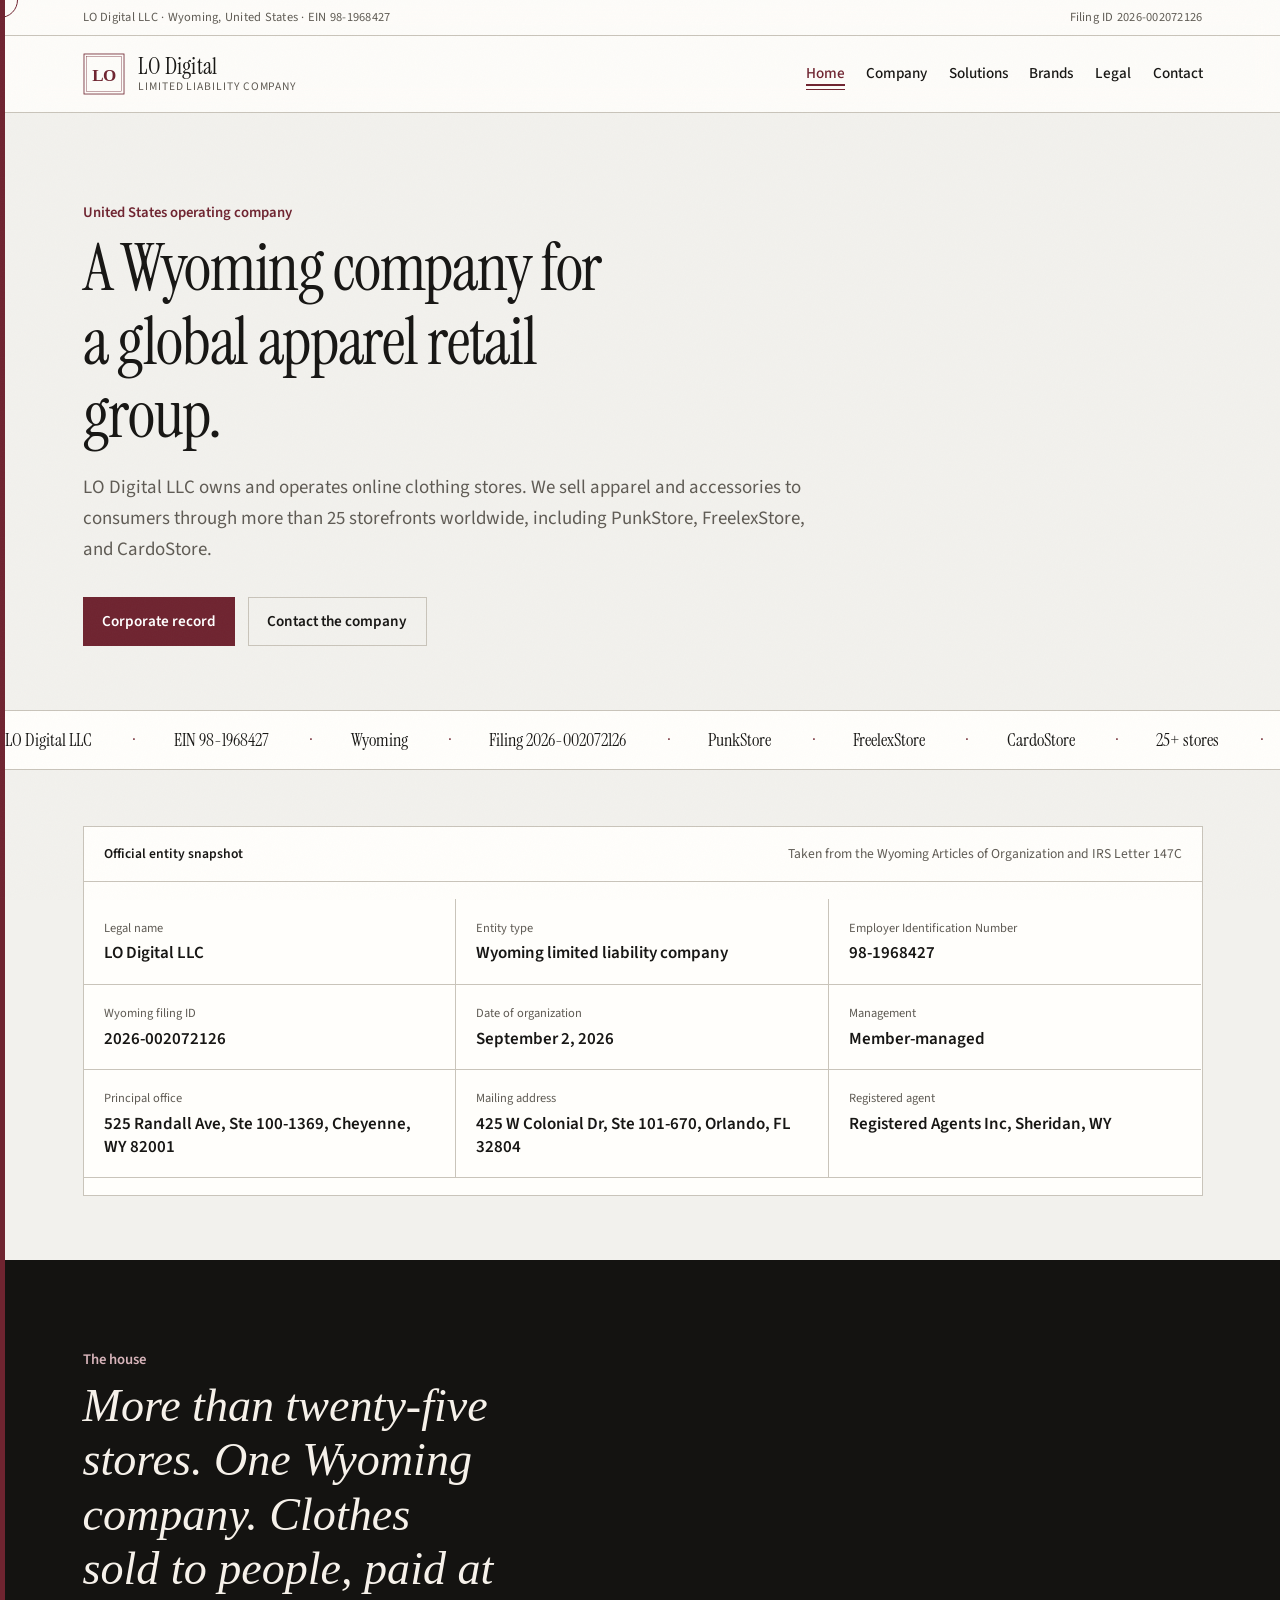
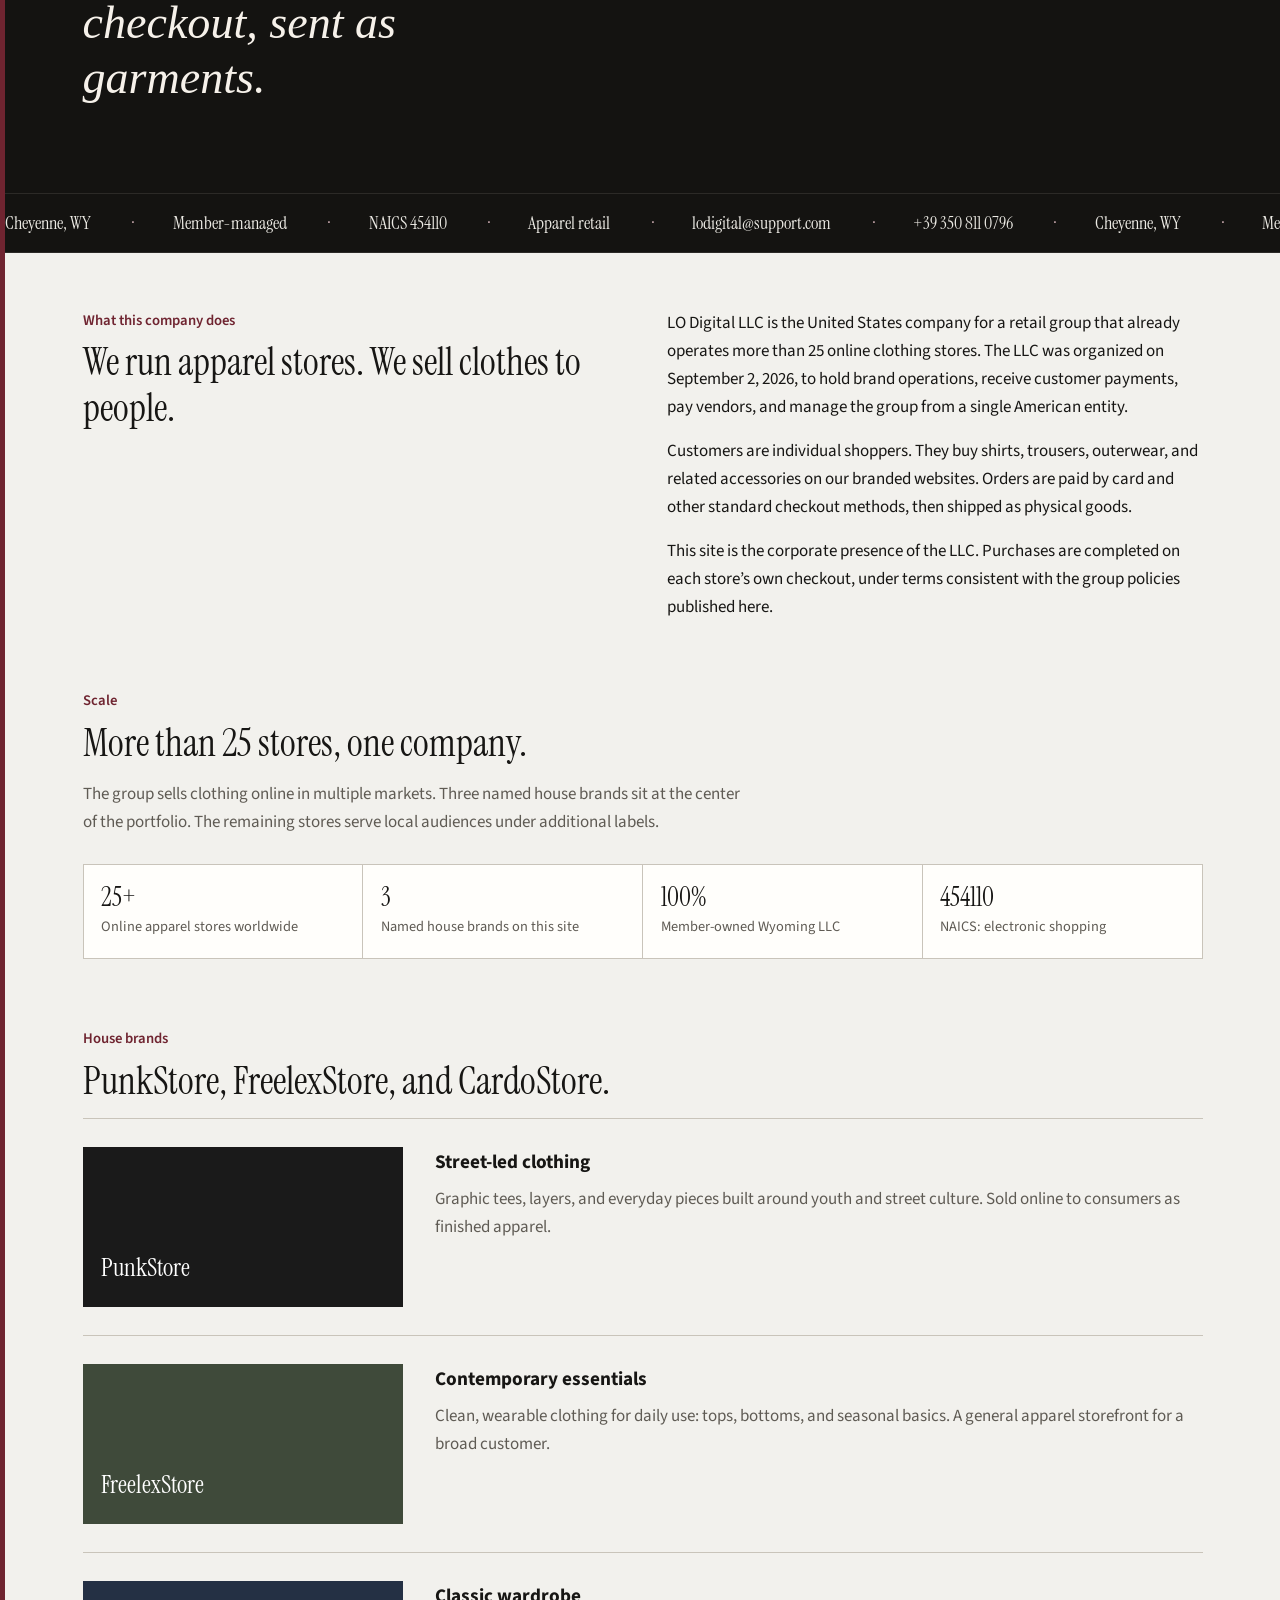
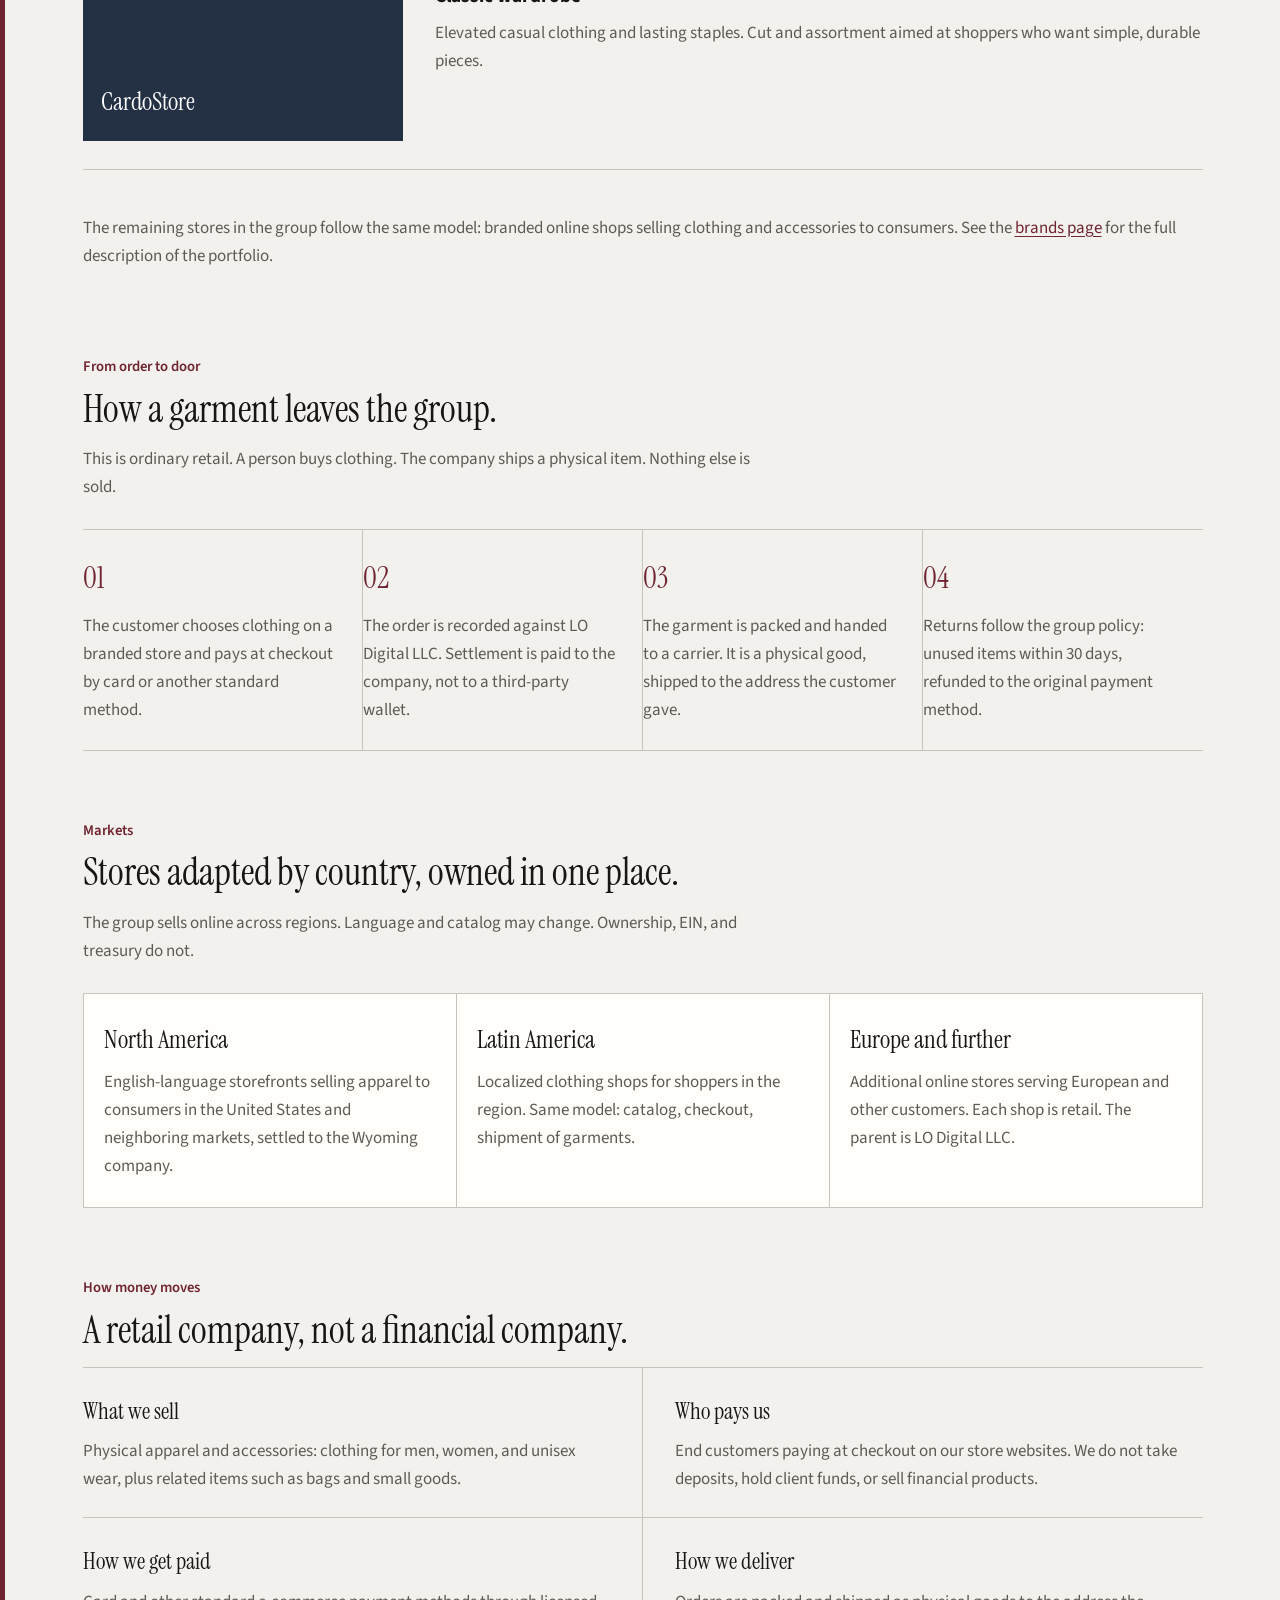
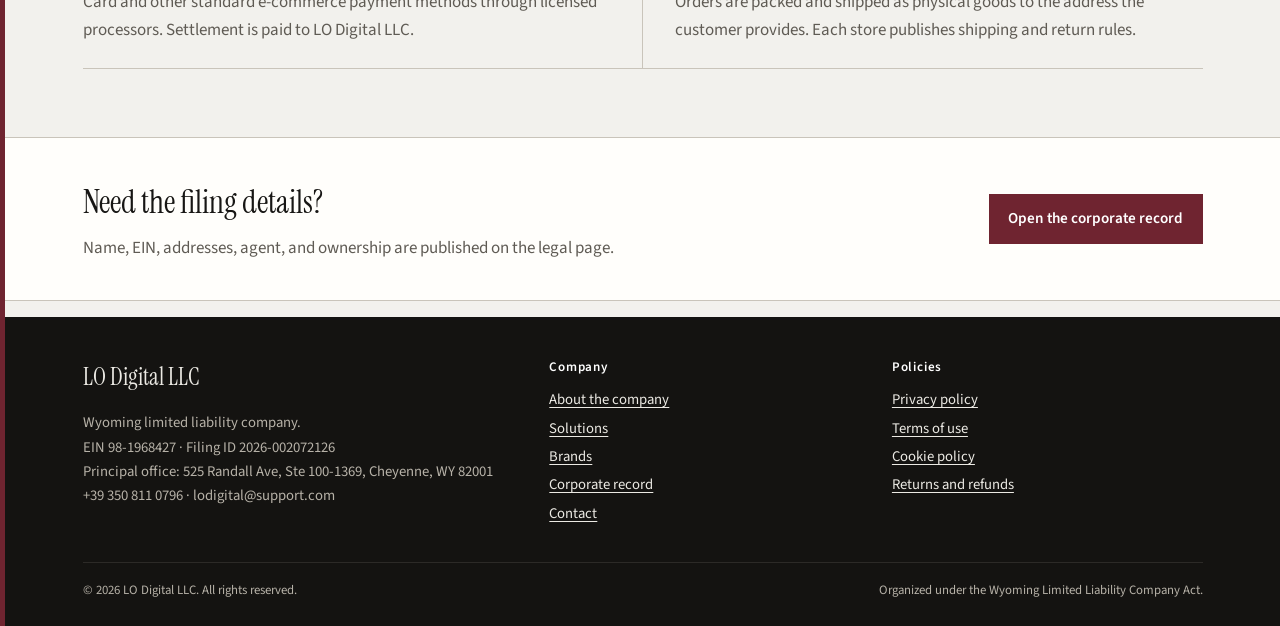
==== commit d5d39768: "Replace photos with motion: marquees, cursor, click, page transitions" ====
--- a/index.html
+++ b/index.html
@@ -69,7 +69,7 @@
 
   <main id="main">
     <section class="hero">
-      <div class="wrap hero-grid">
+      <div class="wrap">
         <div class="hero-copy reveal">
           <p class="kicker">United States operating company</p>
           <h1>A Wyoming company for a global apparel retail group.</h1>
@@ -79,12 +79,15 @@
             <a class="btn ghost" href="contact.html">Contact the company</a>
           </div>
         </div>
-        <figure class="hero-frame reveal">
-          <img src="assets/hero-atelier.jpg" alt="Cloth, thread, and shears on an atelier table">
-          <figcaption>Clothing, held as a company.</figcaption>
-        </figure>
-      </div>
-    </section>
+      </div>
+    </section>
+
+    <div class="marquee" aria-hidden="true">
+      <div class="marquee-track">
+        <span>LO Digital LLC</span><span>EIN 98-1968427</span><span>Wyoming</span><span>Filing 2026-002072126</span><span>PunkStore</span><span>FreelexStore</span><span>CardoStore</span><span>25+ stores</span>
+        <span>LO Digital LLC</span><span>EIN 98-1968427</span><span>Wyoming</span><span>Filing 2026-002072126</span><span>PunkStore</span><span>FreelexStore</span><span>CardoStore</span><span>25+ stores</span>
+      </div>
+    </div>
 
     <div class="wrap">
       <section class="ledger reveal" aria-label="Company facts">
@@ -107,12 +110,18 @@
     </div>
 
     <section class="statement">
-      <img src="assets/house-corridor.jpg" alt="Quiet interior of a house of commerce">
       <div class="statement-inner wrap">
         <p class="kicker">The house</p>
         <blockquote>More than twenty-five stores. One Wyoming company. Clothes sold to people, paid at checkout, sent as garments.</blockquote>
       </div>
     </section>
+
+    <div class="marquee marquee-rev" aria-hidden="true">
+      <div class="marquee-track">
+        <span>Cheyenne, WY</span><span>Member-managed</span><span>NAICS 454110</span><span>Apparel retail</span><span>lodigital@support.com</span><span>+39 350 811 0796</span>
+        <span>Cheyenne, WY</span><span>Member-managed</span><span>NAICS 454110</span><span>Apparel retail</span><span>lodigital@support.com</span><span>+39 350 811 0796</span>
+      </div>
+    </div>
 
     <section class="section">
       <div class="wrap split reveal">
--- a/css/styles.css
+++ b/css/styles.css
@@ -189,6 +189,26 @@
   color: var(--ink);
   font-size: 0.95rem;
   font-weight: 500;
+  position: relative;
+  transition: color 0.25s ease;
+}
+
+.nav a::after {
+  content: "";
+  position: absolute;
+  left: 0;
+  right: 0;
+  bottom: -4px;
+  height: 1px;
+  background: var(--wine);
+  transform: scaleX(0);
+  transform-origin: left;
+  transition: transform 0.35s ease;
+}
+
+.nav a:hover::after,
+.nav a[aria-current="page"]::after {
+  transform: scaleX(1);
 }
 
 .nav a:hover,
@@ -203,38 +223,6 @@
 /* Hero */
 .hero {
   padding: 5.5rem 0 4rem;
-}
-
-.hero-grid {
-  display: grid;
-  grid-template-columns: 1.05fr 0.95fr;
-  gap: 3.5rem;
-  align-items: end;
-}
-
-.hero-frame {
-  margin: 0;
-  position: relative;
-  overflow: hidden;
-}
-
-.hero-frame img {
-  width: 100%;
-  height: min(72vh, 620px);
-  object-fit: cover;
-  transform: scale(1.06);
-  animation: ken 22s ease-out forwards;
-}
-
-.hero-frame figcaption {
-  position: absolute;
-  left: 0;
-  bottom: 0;
-  padding: 0.85rem 1rem;
-  color: #f4efe8;
-  font-size: 0.82rem;
-  background: linear-gradient(transparent, rgba(20, 19, 17, 0.72));
-  width: 100%;
 }
 
 .hero h1 {
@@ -245,6 +233,7 @@
   letter-spacing: -0.02em;
   max-width: 18ch;
   margin: 0 0 1.25rem;
+  animation: title-in 1.15s cubic-bezier(0.22, 1, 0.36, 1) both;
 }
 
 .hero .lede {
@@ -431,41 +420,33 @@
 }
 
 .brand-plate {
-  min-height: 200px;
+  min-height: 160px;
   display: flex;
   align-items: flex-end;
   padding: 1.1rem 1.15rem;
   color: #fff;
   font-family: var(--serif);
   font-size: 1.55rem;
-  background-size: cover;
-  background-position: center;
   position: relative;
   overflow: hidden;
-  isolation: isolate;
-}
-
-.brand-plate::after {
-  content: "";
-  position: absolute;
-  inset: 0;
-  z-index: -1;
-  background: linear-gradient(180deg, transparent 25%, rgba(12, 11, 10, 0.78) 100%);
+  transition: transform 0.45s ease, letter-spacing 0.45s ease;
+}
+
+.brand-plate:hover {
+  transform: scale(1.03);
+  letter-spacing: 0.04em;
 }
 
 .brand-plate.punk {
-  background-image: url("../assets/brand-punk.jpg");
-  background-color: #1a1a1a;
+  background: #1a1a1a;
 }
 
 .brand-plate.freelex {
-  background-image: url("../assets/brand-freelex.jpg");
-  background-color: #3f4a3a;
+  background: #3f4a3a;
 }
 
 .brand-plate.cardo {
-  background-image: url("../assets/brand-cardo.jpg");
-  background-color: #243044;
+  background: #243044;
 }
 
 .brand-copy h3 {
@@ -838,35 +819,19 @@
 }
 
 .statement {
-  position: relative;
-  min-height: 68vh;
-  display: grid;
-  place-items: end stretch;
+  background: var(--footer);
   color: #f6f1ea;
-  margin: 0 0 4.5rem;
-  overflow: hidden;
-}
-
-.statement img {
-  position: absolute;
-  inset: 0;
-  width: 100%;
-  height: 100%;
-  object-fit: cover;
-  transform: scale(1.08);
-}
-
-.statement::after {
-  content: "";
-  position: absolute;
-  inset: 0;
-  background: linear-gradient(180deg, rgba(20, 19, 17, 0.15), rgba(20, 19, 17, 0.78) 70%);
+  margin: 0;
+  padding: 5.5rem 0;
+}
+
+.statement .kicker {
+  color: #d7b4ba;
 }
 
 .statement-inner {
   position: relative;
   z-index: 1;
-  padding-bottom: 4rem;
 }
 
 .statement blockquote {
@@ -965,17 +930,6 @@
   color: var(--mute);
 }
 
-.film {
-  margin: 0 0 3rem;
-  overflow: hidden;
-}
-
-.film img {
-  width: 100%;
-  height: min(48vh, 420px);
-  object-fit: cover;
-}
-
 .js .reveal {
   opacity: 0;
   transform: translateY(18px);
@@ -987,44 +941,234 @@
   transition: opacity 0.85s ease, transform 0.85s ease;
 }
 
-@keyframes ken {
-  to {
-    transform: scale(1);
-  }
-}
-
 @media (max-width: 900px) {
-  .hero-grid,
   .steps,
   .atlas,
   .timeline li {
     grid-template-columns: 1fr;
   }
 
-  .hero-frame img {
-    height: 48vh;
-  }
-
   .steps li {
     border-right: none;
     padding-right: 0;
   }
 }
 
+.marquee {
+  overflow: hidden;
+  border-top: 1px solid var(--rule);
+  border-bottom: 1px solid var(--rule);
+  background: var(--panel);
+  padding: 0.85rem 0;
+  margin: 0 0 3.5rem;
+}
+
+.marquee-rev {
+  background: var(--footer);
+  border-color: #2c2a27;
+  color: #eceae4;
+}
+
+.marquee:hover .marquee-track {
+  animation-play-state: paused;
+}
+
+.marquee-track {
+  display: flex;
+  gap: 2.4rem;
+  width: max-content;
+  animation: ticker 32s linear infinite;
+  font-family: var(--serif);
+  font-size: 1.15rem;
+}
+
+.marquee-rev .marquee-track {
+  animation-name: ticker-rev;
+  animation-duration: 38s;
+}
+
+.marquee-track span::after {
+  content: " · ";
+  color: var(--wine);
+  padding-left: 2.4rem;
+}
+
+.marquee-rev .marquee-track span::after {
+  color: #d7b4ba;
+}
+
+.scroll-progress {
+  position: fixed;
+  left: 0;
+  top: 0;
+  width: 5px;
+  height: 0%;
+  background: var(--gold);
+  z-index: 90;
+  pointer-events: none;
+}
+
+.cursor,
+.cursor-dot {
+  display: none;
+}
+
+@media (pointer: fine) {
+  html.has-cursor,
+  html.has-cursor body,
+  html.has-cursor a,
+  html.has-cursor button,
+  html.has-cursor label {
+    cursor: none;
+  }
+
+  html.has-cursor input,
+  html.has-cursor textarea,
+  html.has-cursor select {
+    cursor: text;
+  }
+
+  .cursor,
+  .cursor-dot {
+    display: block;
+    position: fixed;
+    top: 0;
+    left: 0;
+    pointer-events: none;
+    z-index: 100;
+    border-radius: 50%;
+    transform: translate(-50%, -50%);
+  }
+
+  .cursor {
+    width: 36px;
+    height: 36px;
+    border: 1px solid var(--wine);
+    transition: width 0.25s ease, height 0.25s ease, background 0.25s ease, border-color 0.25s ease;
+  }
+
+  .cursor.on {
+    width: 56px;
+    height: 56px;
+    background: rgba(111, 36, 48, 0.12);
+  }
+
+  .cursor-dot {
+    width: 6px;
+    height: 6px;
+    background: var(--wine);
+  }
+}
+
+.click-pop {
+  position: fixed;
+  width: 12px;
+  height: 12px;
+  border: 1px solid var(--wine);
+  border-radius: 50%;
+  pointer-events: none;
+  z-index: 99;
+  transform: translate(-50%, -50%) scale(0.4);
+  animation: pop 0.55s ease-out forwards;
+}
+
+body.leaving {
+  opacity: 0;
+  transform: translateY(12px);
+  transition: opacity 0.38s ease, transform 0.38s ease;
+}
+
+.ledger-grid div {
+  transition: background 0.3s ease, transform 0.3s ease;
+}
+
+.ledger-grid div:hover {
+  background: var(--wine-soft);
+  transform: translateY(-2px);
+}
+
+.solutions article,
+.atlas article,
+.steps li,
+.timeline li {
+  transition: transform 0.35s ease, background 0.35s ease;
+}
+
+.solutions article:hover,
+.atlas article:hover,
+.steps li:hover {
+  transform: translateY(-4px);
+}
+
+@keyframes title-in {
+  from {
+    opacity: 0;
+    transform: translateY(28px);
+    filter: blur(6px);
+  }
+  to {
+    opacity: 1;
+    transform: none;
+    filter: none;
+  }
+}
+
+@keyframes ticker {
+  from {
+    transform: translateX(0);
+  }
+  to {
+    transform: translateX(-50%);
+  }
+}
+
+@keyframes ticker-rev {
+  from {
+    transform: translateX(-50%);
+  }
+  to {
+    transform: translateX(0);
+  }
+}
+
+@keyframes pop {
+  to {
+    transform: translate(-50%, -50%) scale(6);
+    opacity: 0;
+  }
+}
+
 @media (prefers-reduced-motion: reduce) {
   html {
     scroll-behavior: auto;
   }
 
   .reveal,
-  .hero-frame img,
-  .statement img {
-    animation: none;
+  .hero h1,
+  .marquee-track {
+    animation: none !important;
     opacity: 1;
     transform: none;
   }
 
-  .btn:hover {
+  .btn:hover,
+  .brand-plate:hover,
+  .ledger-grid div:hover,
+  .solutions article:hover,
+  .atlas article:hover,
+  .steps li:hover {
     transform: none;
   }
-}
+
+  .cursor,
+  .cursor-dot,
+  .click-pop {
+    display: none !important;
+  }
+
+  body.leaving {
+    opacity: 1;
+    transform: none;
+    transition: none;
+  }
+}
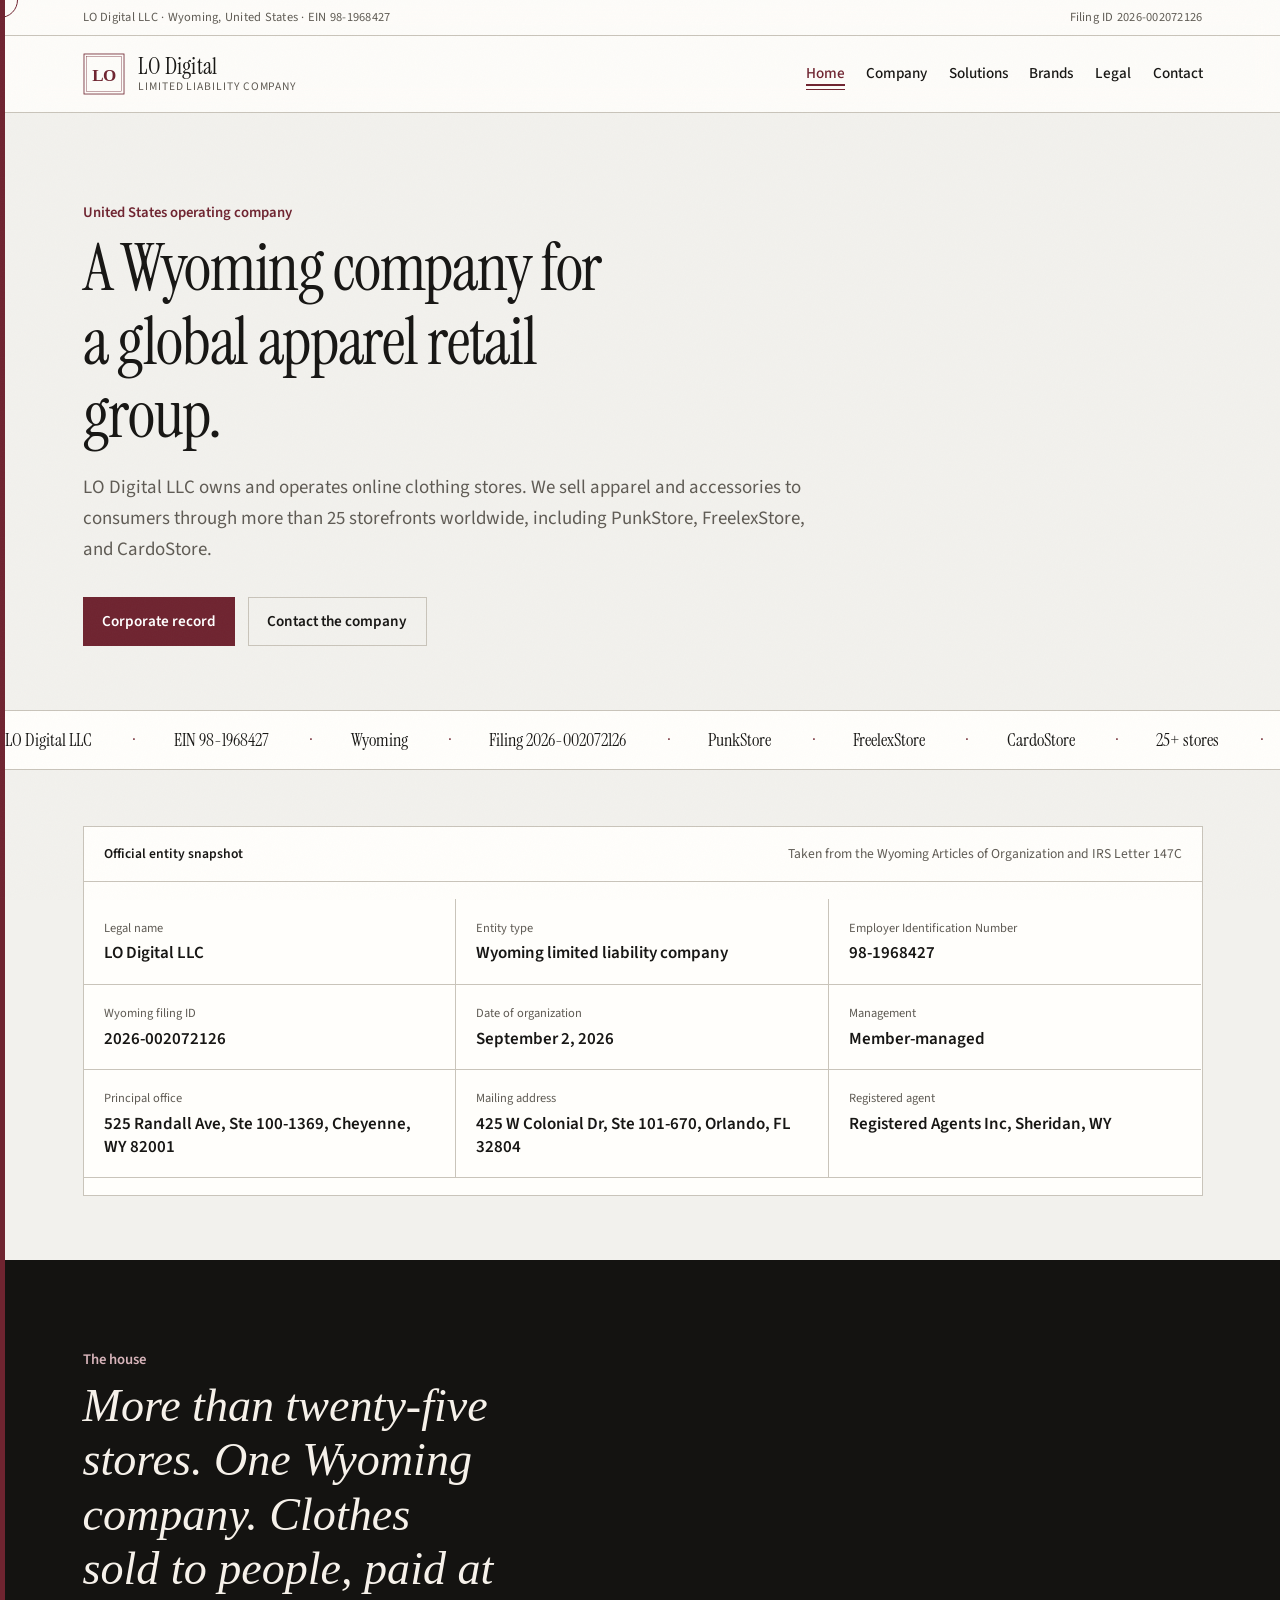
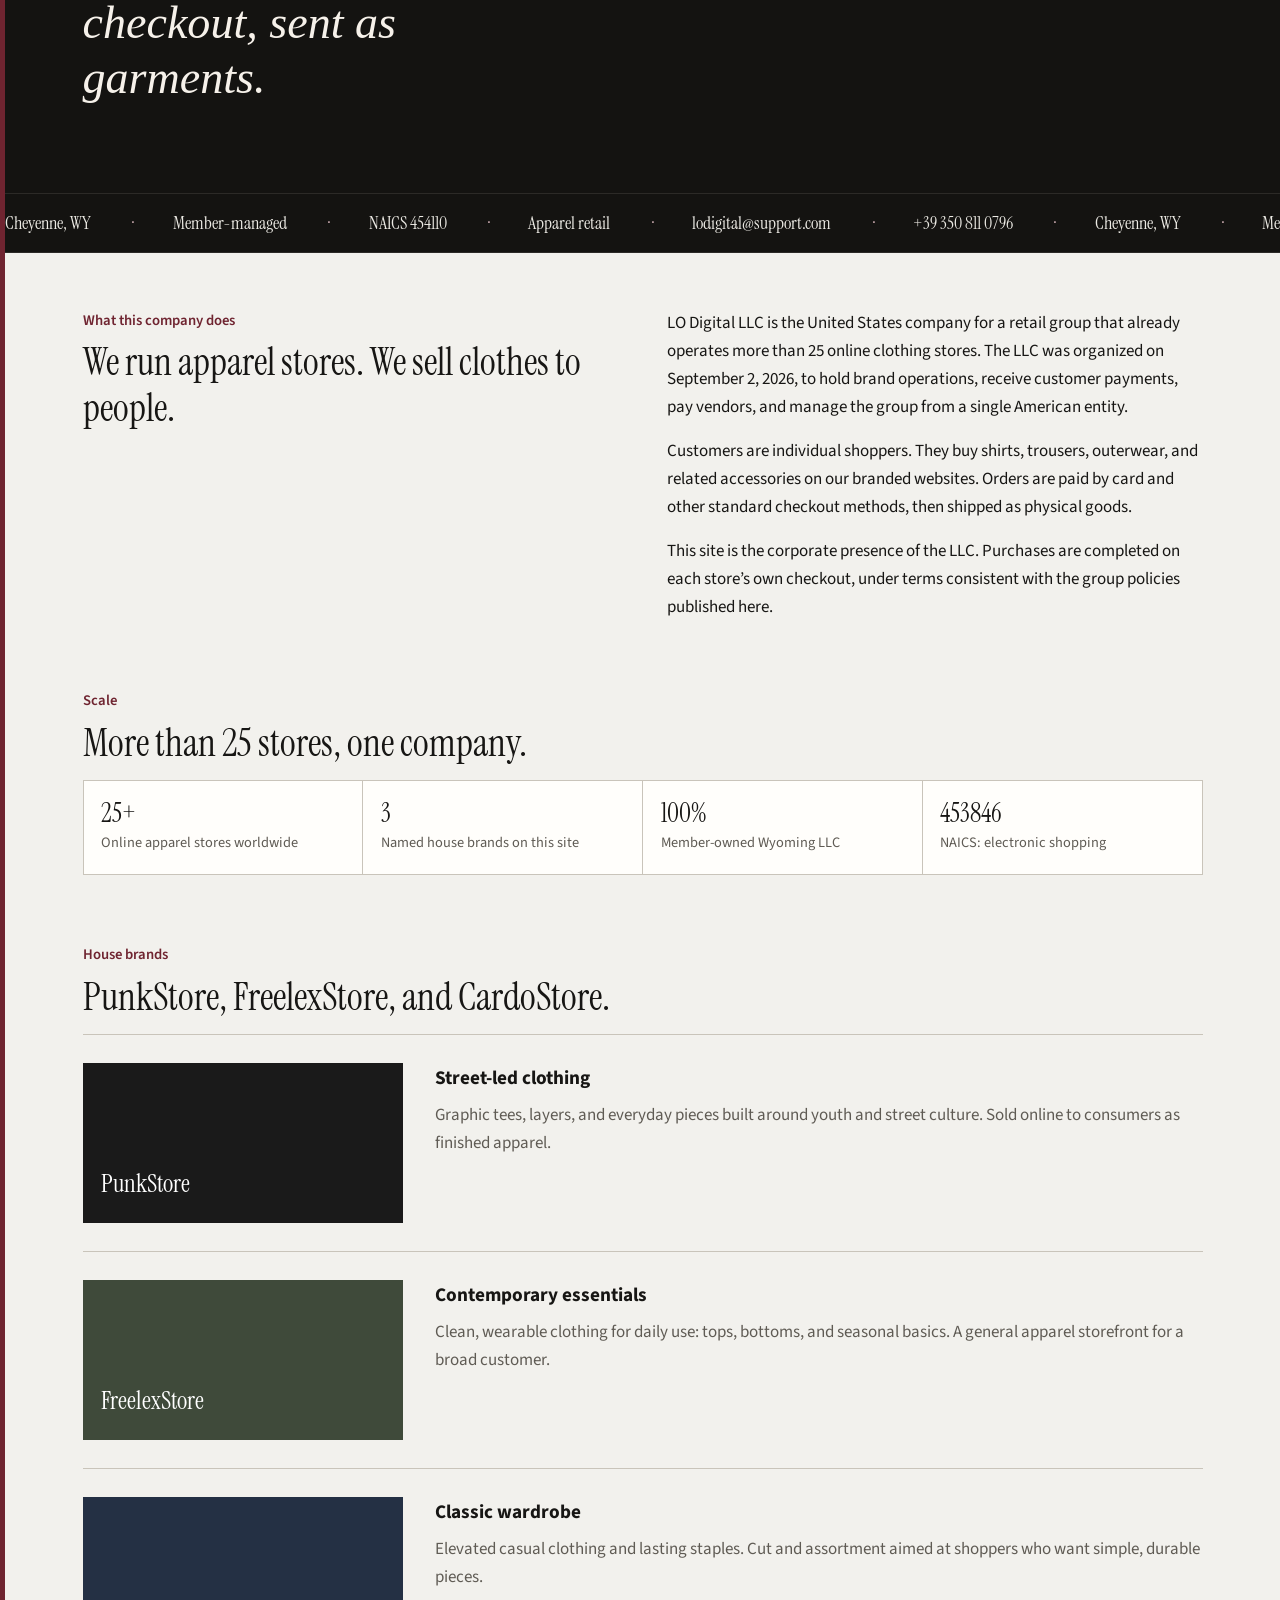
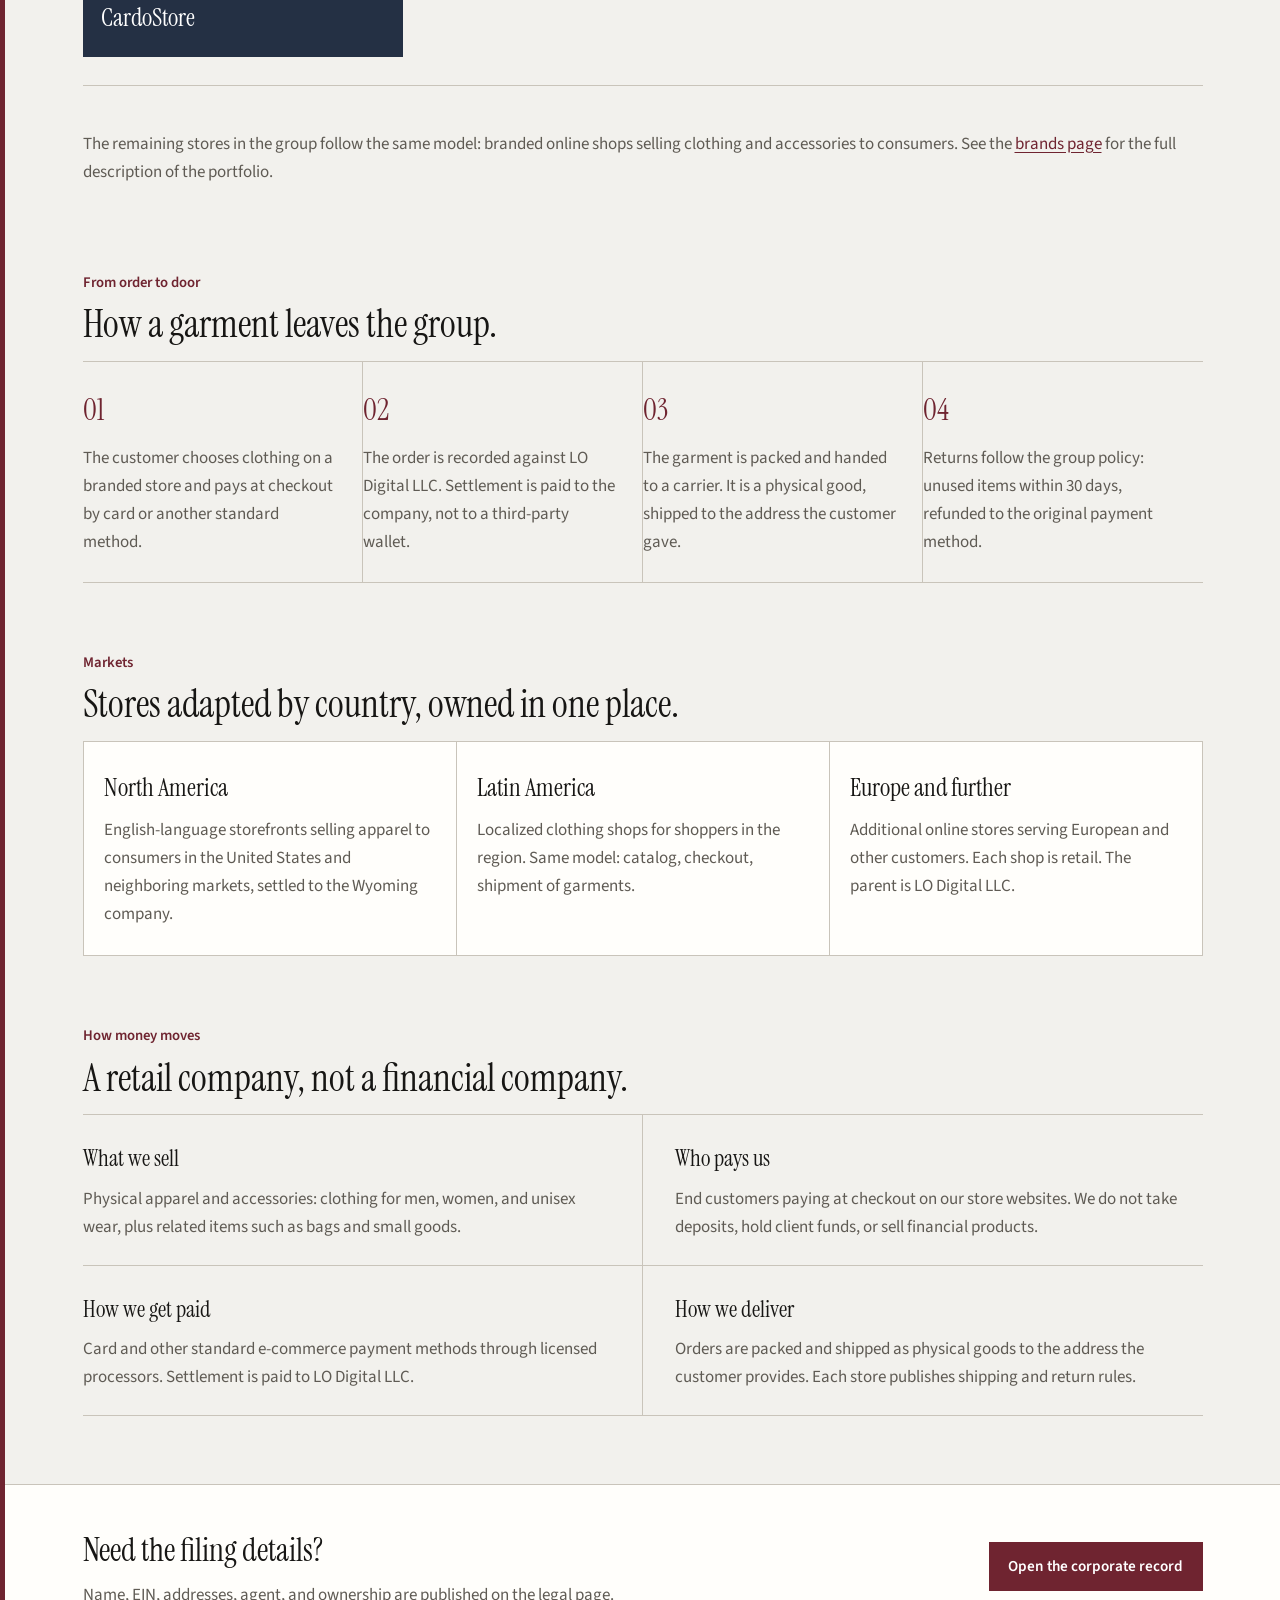
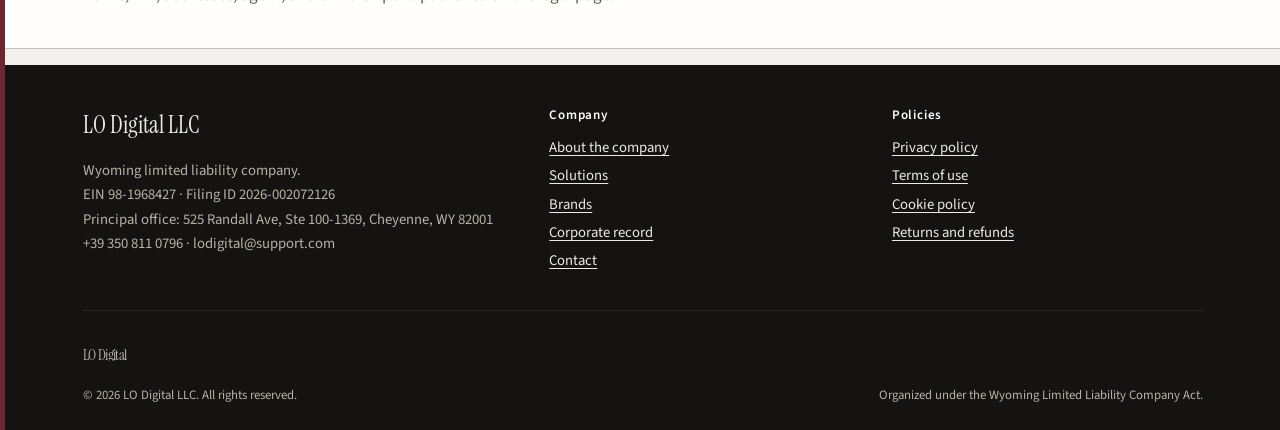
==== commit b41107ed: "Add intro curtain, giant footer wordmark, counting stats, legal print" ====
--- a/index.html
+++ b/index.html
@@ -8,7 +8,10 @@
   <link rel="icon" href="assets/favicon.svg" type="image/svg+xml">
   <link rel="canonical" href="https://www.lodigitalsolutions-official.com/">
   <link rel="stylesheet" href="css/styles.css">
-  <script>document.documentElement.classList.add("js");</script>
+  <script>
+    document.documentElement.classList.add("js");
+    try { if (!sessionStorage.getItem("lo-intro")) document.documentElement.classList.add("await-intro"); } catch (e) {}
+  </script>
   <meta property="og:title" content="LO Digital LLC">
   <meta property="og:description" content="Wyoming limited liability company operating apparel retail stores worldwide.">
   <meta property="og:type" content="website">
@@ -38,6 +41,7 @@
   </script>
 </head>
 <body>
+  <div class="intro" aria-hidden="true"><p>LO Digital</p><span>Limited Liability Company</span></div>
   <a class="skip" href="#main">Skip to content</a>
   <header class="mast">
     <div class="mast-legal">
@@ -143,10 +147,10 @@
         <h2>More than 25 stores, one company.</h2>
         <p class="intro">The group sells clothing online in multiple markets. Three named house brands sit at the center of the portfolio. The remaining stores serve local audiences under additional labels.</p>
         <div class="presence reveal">
-          <div><strong>25+</strong><span>Online apparel stores worldwide</span></div>
-          <div><strong>3</strong><span>Named house brands on this site</span></div>
-          <div><strong>100%</strong><span>Member-owned Wyoming LLC</span></div>
-          <div><strong>454110</strong><span>NAICS: electronic shopping</span></div>
+          <div><strong data-count="25" data-suffix="+">0</strong><span>Online apparel stores worldwide</span></div>
+          <div><strong data-count="3">0</strong><span>Named house brands on this site</span></div>
+          <div><strong data-count="100" data-suffix="%">0%</strong><span>Member-owned Wyoming LLC</span></div>
+          <div><strong data-count="454110">0</strong><span>NAICS: electronic shopping</span></div>
         </div>
       </div>
     </section>
@@ -291,6 +295,7 @@
           </ul>
         </div>
       </div>
+      <p class="foot-mark" aria-hidden="true">LO Digital</p>
       <div class="foot-legal">
         <span>© 2026 LO Digital LLC. All rights reserved.</span>
         <span>Organized under the Wyoming Limited Liability Company Act.</span>
--- a/css/styles.css
+++ b/css/styles.css
@@ -716,6 +716,110 @@
   color: var(--footer-mute);
 }
 
+.foot-mark {
+  margin: 2.4rem 0 0.4rem;
+  font-family: var(--serif);
+  font-size: clamp(3.4rem, 14vw, 11rem);
+  line-height: 0.82;
+  letter-spacing: -0.04em;
+  color: #eceae4;
+  overflow: hidden;
+  white-space: nowrap;
+}
+
+.intro {
+  display: none;
+}
+
+html.await-intro,
+html.await-intro body {
+  overflow: hidden;
+}
+
+html.await-intro .intro {
+  display: flex;
+  flex-direction: column;
+  align-items: center;
+  justify-content: center;
+  position: fixed;
+  inset: 0;
+  z-index: 200;
+  background: #141311;
+  color: #f6f1ea;
+  text-align: center;
+}
+
+.intro p {
+  font-family: var(--serif);
+  font-size: clamp(3rem, 9vw, 7.5rem);
+  line-height: 0.9;
+  letter-spacing: -0.03em;
+  margin: 0 0 0.7rem;
+  animation: title-in 0.9s cubic-bezier(0.22, 1, 0.36, 1) both;
+}
+
+.intro span {
+  font-size: 0.82rem;
+  letter-spacing: 0.22em;
+  text-transform: uppercase;
+  color: #d7b4ba;
+  animation: title-in 0.9s 0.15s cubic-bezier(0.22, 1, 0.36, 1) both;
+}
+
+html.intro-out .intro {
+  transform: translateY(-100%);
+  transition: transform 0.85s cubic-bezier(0.76, 0, 0.24, 1);
+}
+
+@media print {
+  .intro,
+  .mast,
+  .marquee,
+  .scroll-progress,
+  .cursor,
+  .cursor-dot,
+  .click-pop,
+  .nav-burger,
+  .hero-actions,
+  .cta-band,
+  .foot-grid,
+  .foot-mark,
+  .skip {
+    display: none !important;
+  }
+
+  body {
+    background: #fff;
+    color: #000;
+    border-left: none;
+    font-size: 11pt;
+  }
+
+  .extract {
+    border: 1px solid #000;
+  }
+
+  .extract-banner {
+    background: #000 !important;
+    color: #fff !important;
+    -webkit-print-color-adjust: exact;
+    print-color-adjust: exact;
+  }
+
+  .page-hero h1 {
+    font-size: 22pt;
+  }
+
+  .foot-legal {
+    color: #000;
+  }
+
+  a {
+    color: #000;
+    text-decoration: none;
+  }
+}
+
 .page-hero {
   padding: 3.25rem 0 1.5rem;
 }
@@ -1162,8 +1266,14 @@
 
   .cursor,
   .cursor-dot,
-  .click-pop {
+  .click-pop,
+  .intro {
     display: none !important;
+  }
+
+  html.await-intro,
+  html.await-intro body {
+    overflow: auto;
   }
 
   body.leaving {
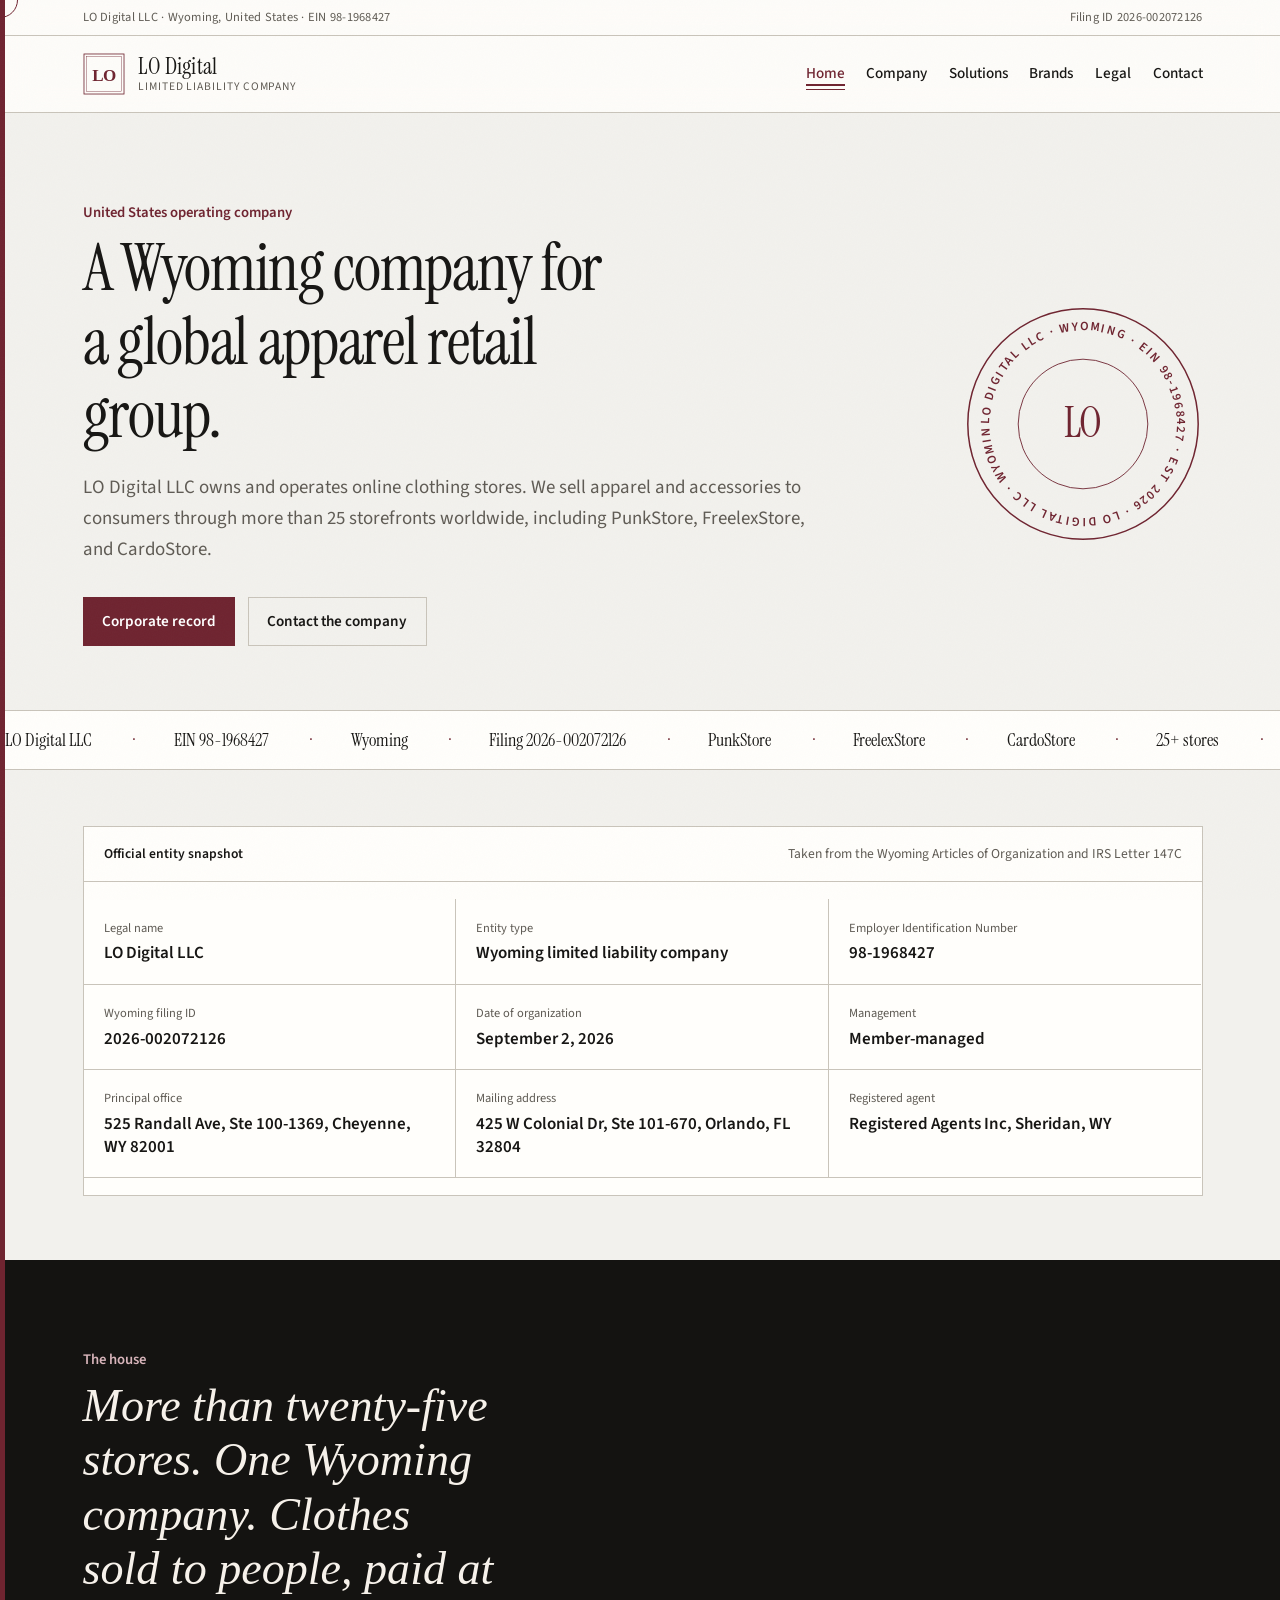
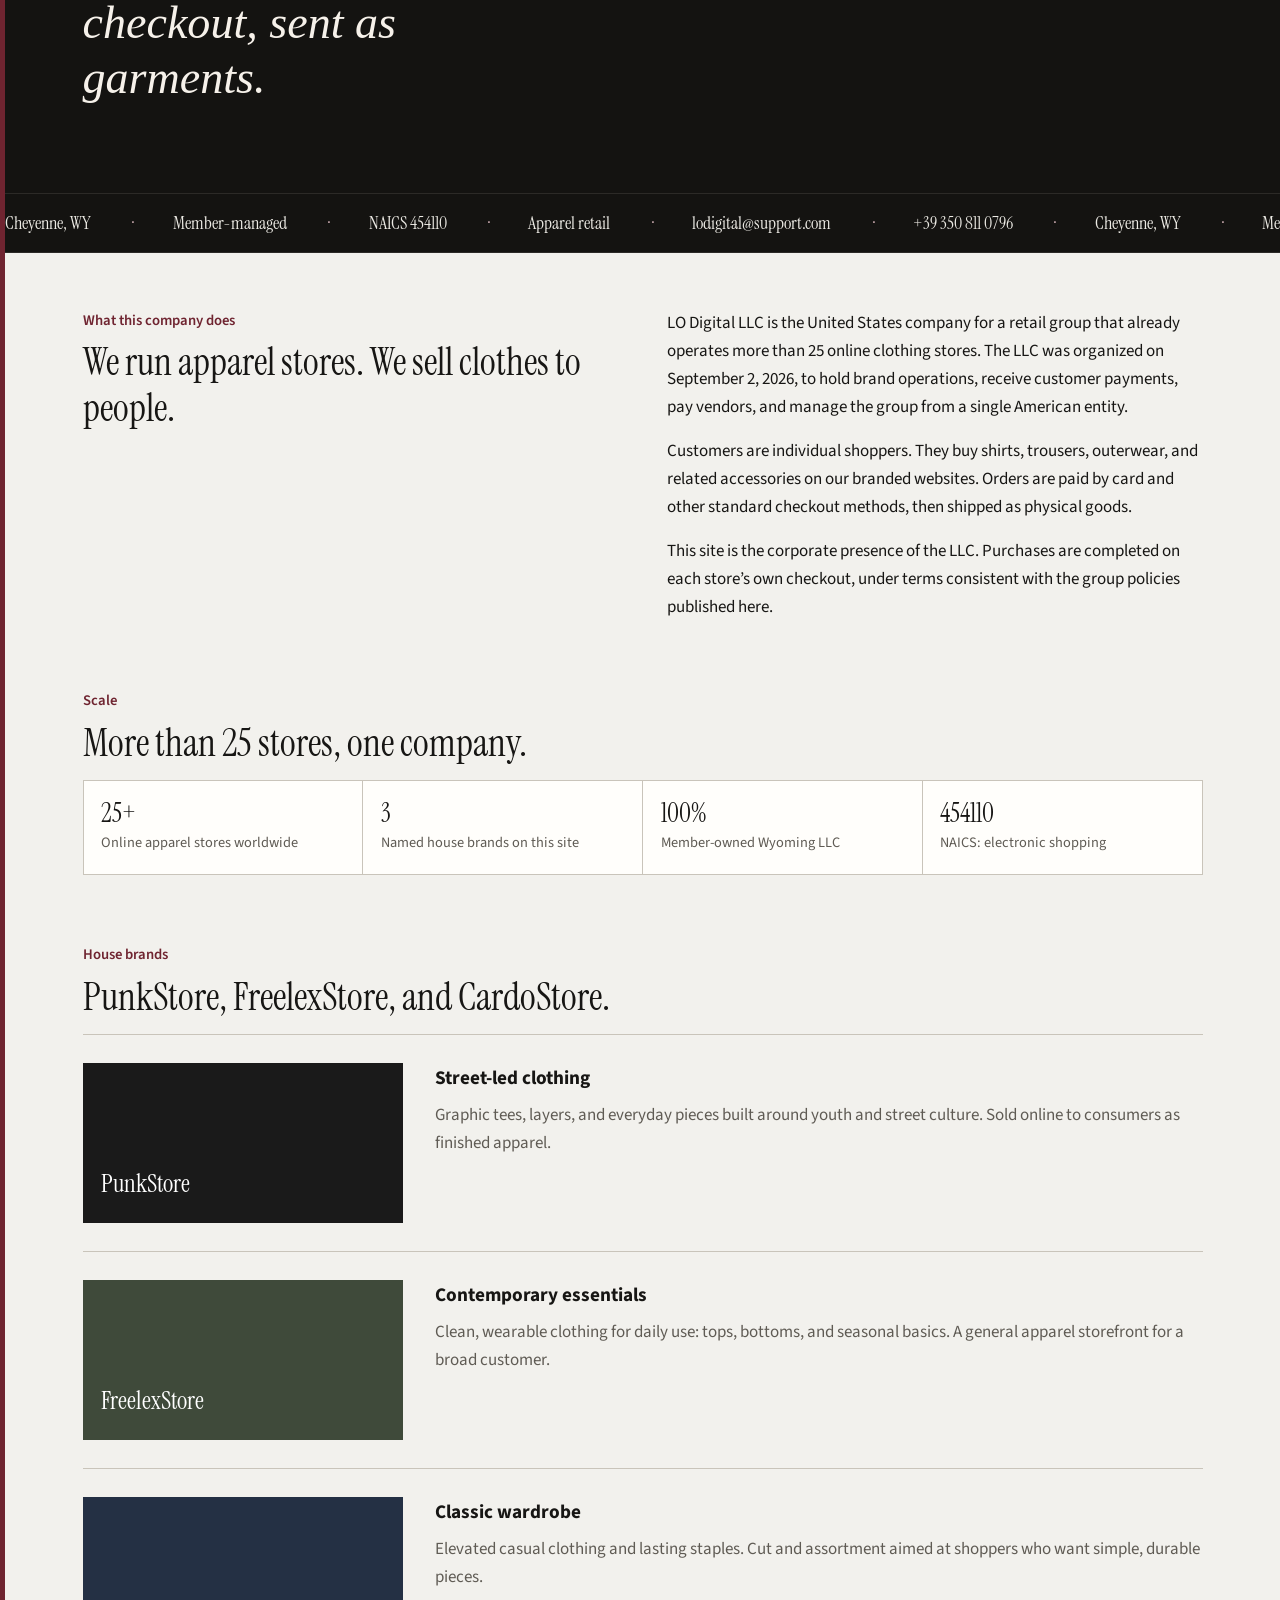
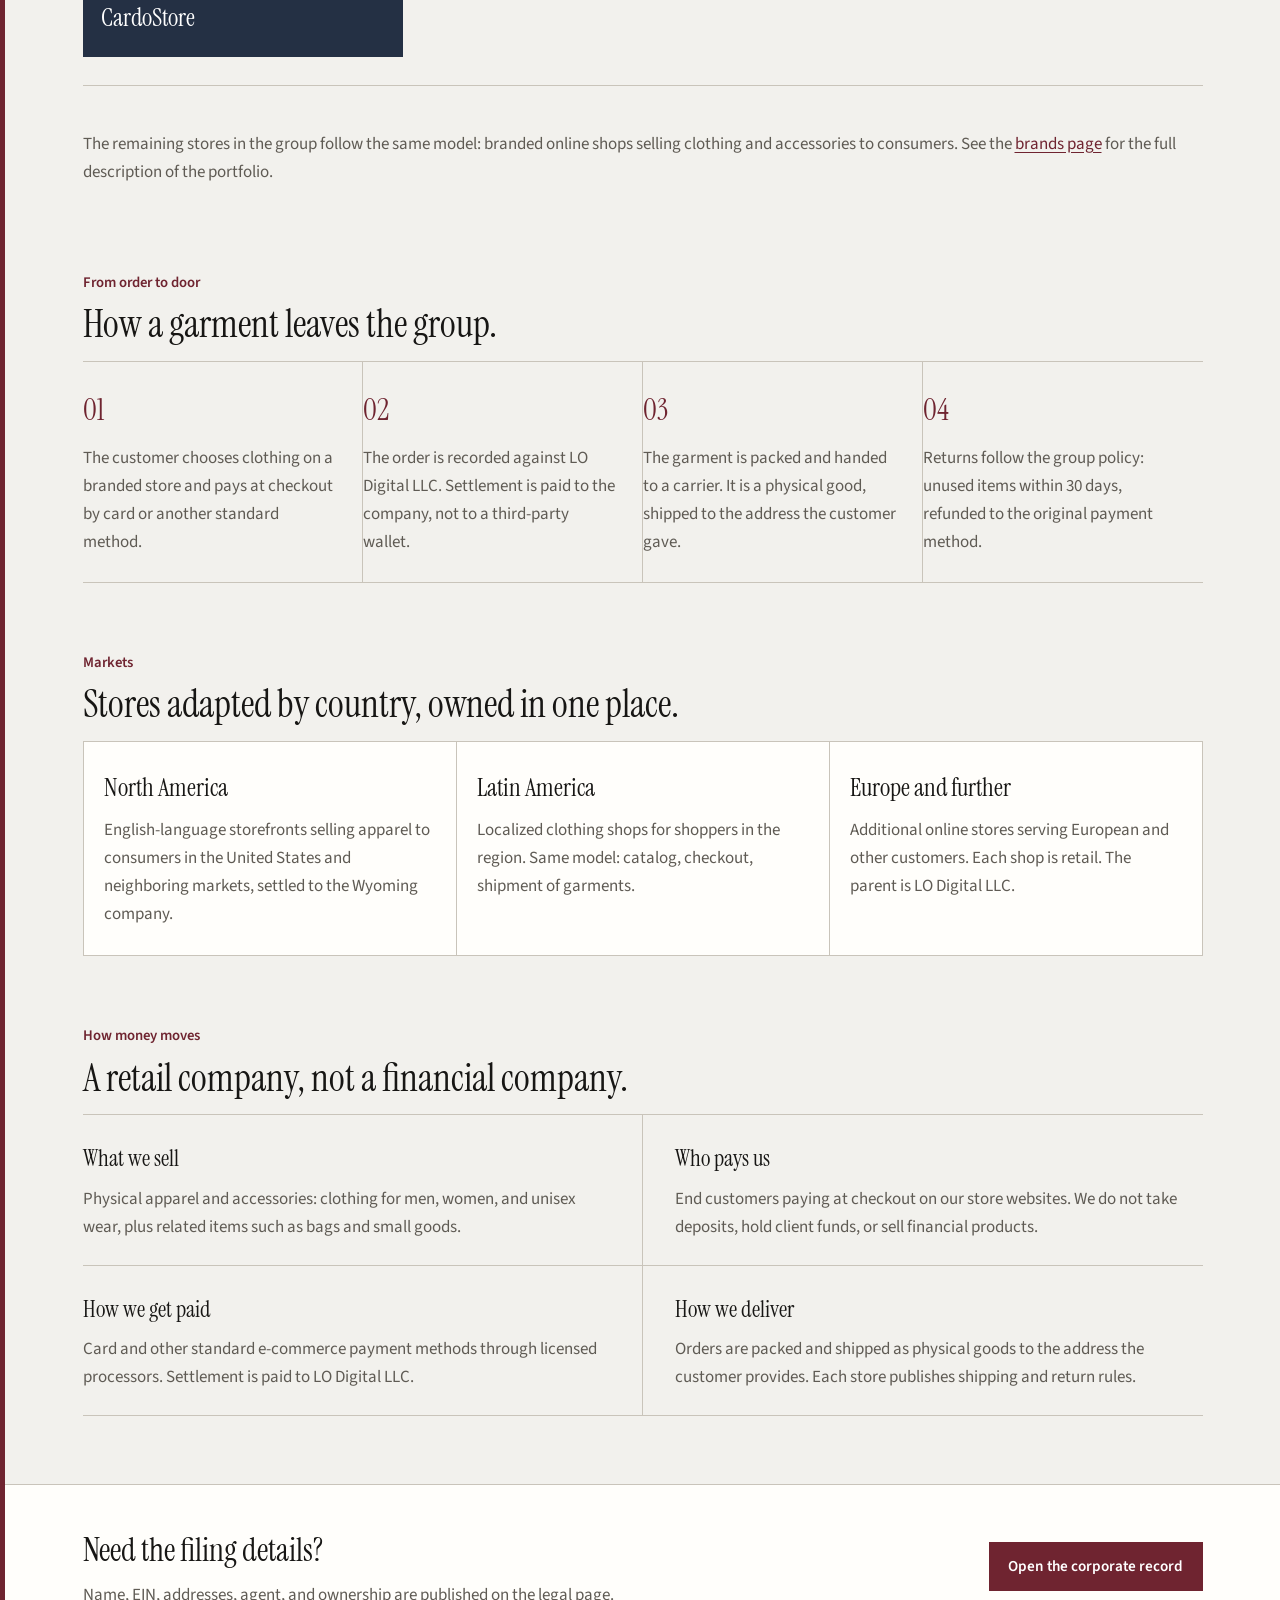
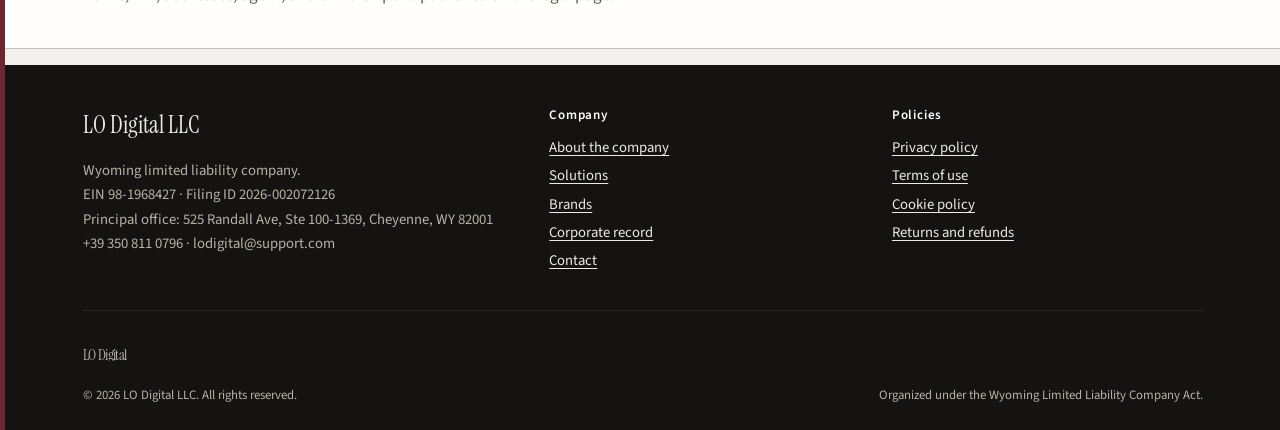
==== commit 1b8e7b5f: "Add rotating Wyoming stamp on the hero" ====
--- a/index.html
+++ b/index.html
@@ -73,7 +73,7 @@
 
   <main id="main">
     <section class="hero">
-      <div class="wrap">
+      <div class="wrap hero-grid">
         <div class="hero-copy reveal">
           <p class="kicker">United States operating company</p>
           <h1>A Wyoming company for a global apparel retail group.</h1>
@@ -83,6 +83,19 @@
             <a class="btn ghost" href="contact.html">Contact the company</a>
           </div>
         </div>
+        <aside class="stamp reveal" aria-hidden="true">
+          <svg viewBox="0 0 200 200">
+            <defs>
+              <path id="stamp-path" d="M100,100 m-78,0 a78,78 0 1,1 156,0 a78,78 0 1,1 -156,0"></path>
+            </defs>
+            <circle class="stamp-ring" cx="100" cy="100" r="96"></circle>
+            <circle class="stamp-ring inner" cx="100" cy="100" r="54"></circle>
+            <text class="stamp-text">
+              <textPath href="#stamp-path" startOffset="0">LO DIGITAL LLC · WYOMING · EIN 98-1968427 · EST 2026 · LO DIGITAL LLC · WYOMING · EIN 98-1968427 · EST 2026 ·</textPath>
+            </text>
+          </svg>
+          <span class="stamp-core">LO</span>
+        </aside>
       </div>
     </section>
 
--- a/css/styles.css
+++ b/css/styles.css
@@ -225,6 +225,63 @@
   padding: 5.5rem 0 4rem;
 }
 
+.hero-grid {
+  display: grid;
+  grid-template-columns: minmax(0, 1fr) 240px;
+  gap: 3rem;
+  align-items: center;
+}
+
+.stamp {
+  position: relative;
+  width: 240px;
+  height: 240px;
+  margin-left: auto;
+  flex-shrink: 0;
+}
+
+.stamp svg {
+  width: 100%;
+  height: 100%;
+  animation: stamp-spin 28s linear infinite;
+}
+
+.stamp-ring {
+  fill: none;
+  stroke: var(--wine);
+  stroke-width: 1.25;
+}
+
+.stamp-ring.inner {
+  stroke-width: 0.75;
+}
+
+.stamp-text {
+  fill: var(--wine);
+  font-family: var(--sans);
+  font-size: 10.5px;
+  font-weight: 600;
+  letter-spacing: 1.6px;
+}
+
+.stamp-core {
+  position: absolute;
+  inset: 0;
+  display: grid;
+  place-items: center;
+  font-family: var(--serif);
+  font-size: 2.6rem;
+  color: var(--wine);
+  letter-spacing: -0.03em;
+  pointer-events: none;
+}
+
+@keyframes stamp-spin {
+  to {
+    transform: rotate(360deg);
+  }
+}
+
 .hero h1 {
   font-family: var(--serif);
   font-size: clamp(2.35rem, 5.2vw, 4.1rem);
@@ -1046,10 +1103,21 @@
 }
 
 @media (max-width: 900px) {
+  .hero-grid,
   .steps,
   .atlas,
   .timeline li {
     grid-template-columns: 1fr;
+  }
+
+  .stamp {
+    margin: 1.5rem auto 0;
+    width: 180px;
+    height: 180px;
+  }
+
+  .stamp-core {
+    font-size: 2rem;
   }
 
   .steps li {
@@ -1249,7 +1317,8 @@
 
   .reveal,
   .hero h1,
-  .marquee-track {
+  .marquee-track,
+  .stamp svg {
     animation: none !important;
     opacity: 1;
     transform: none;
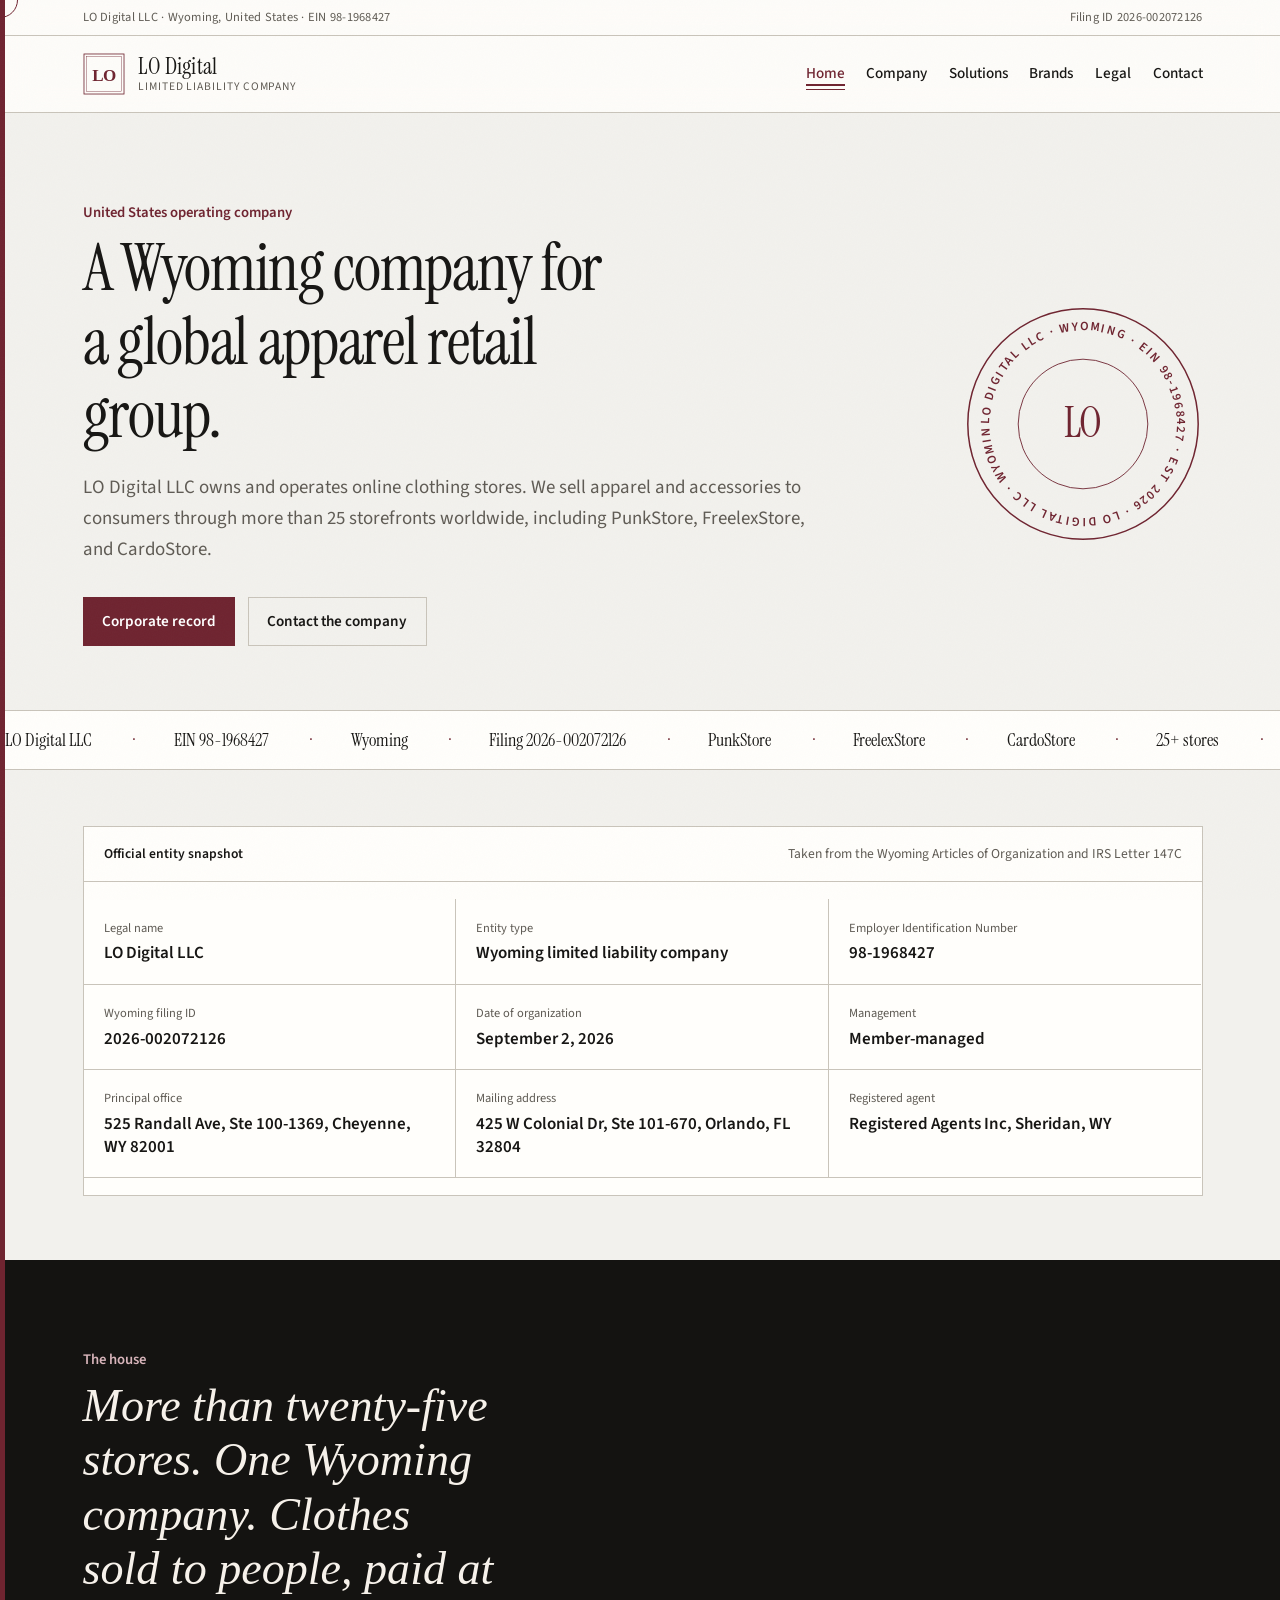
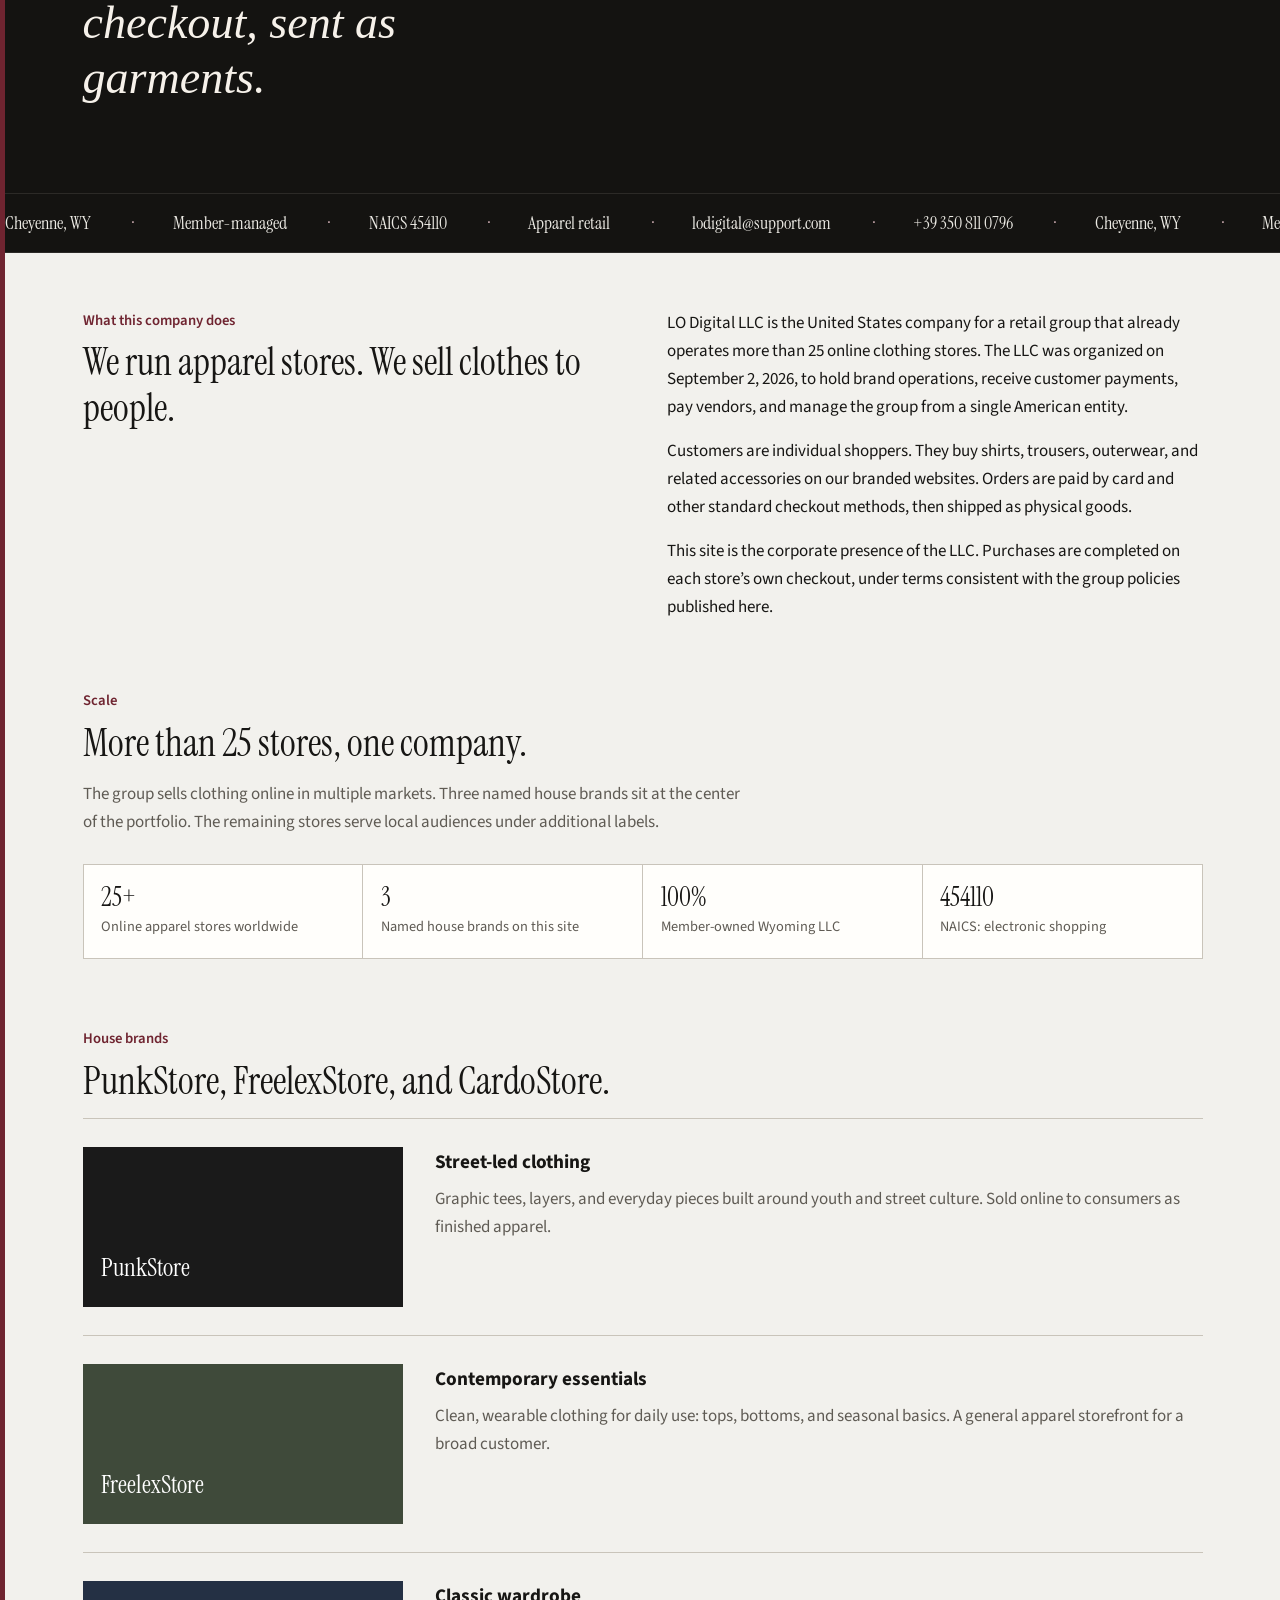
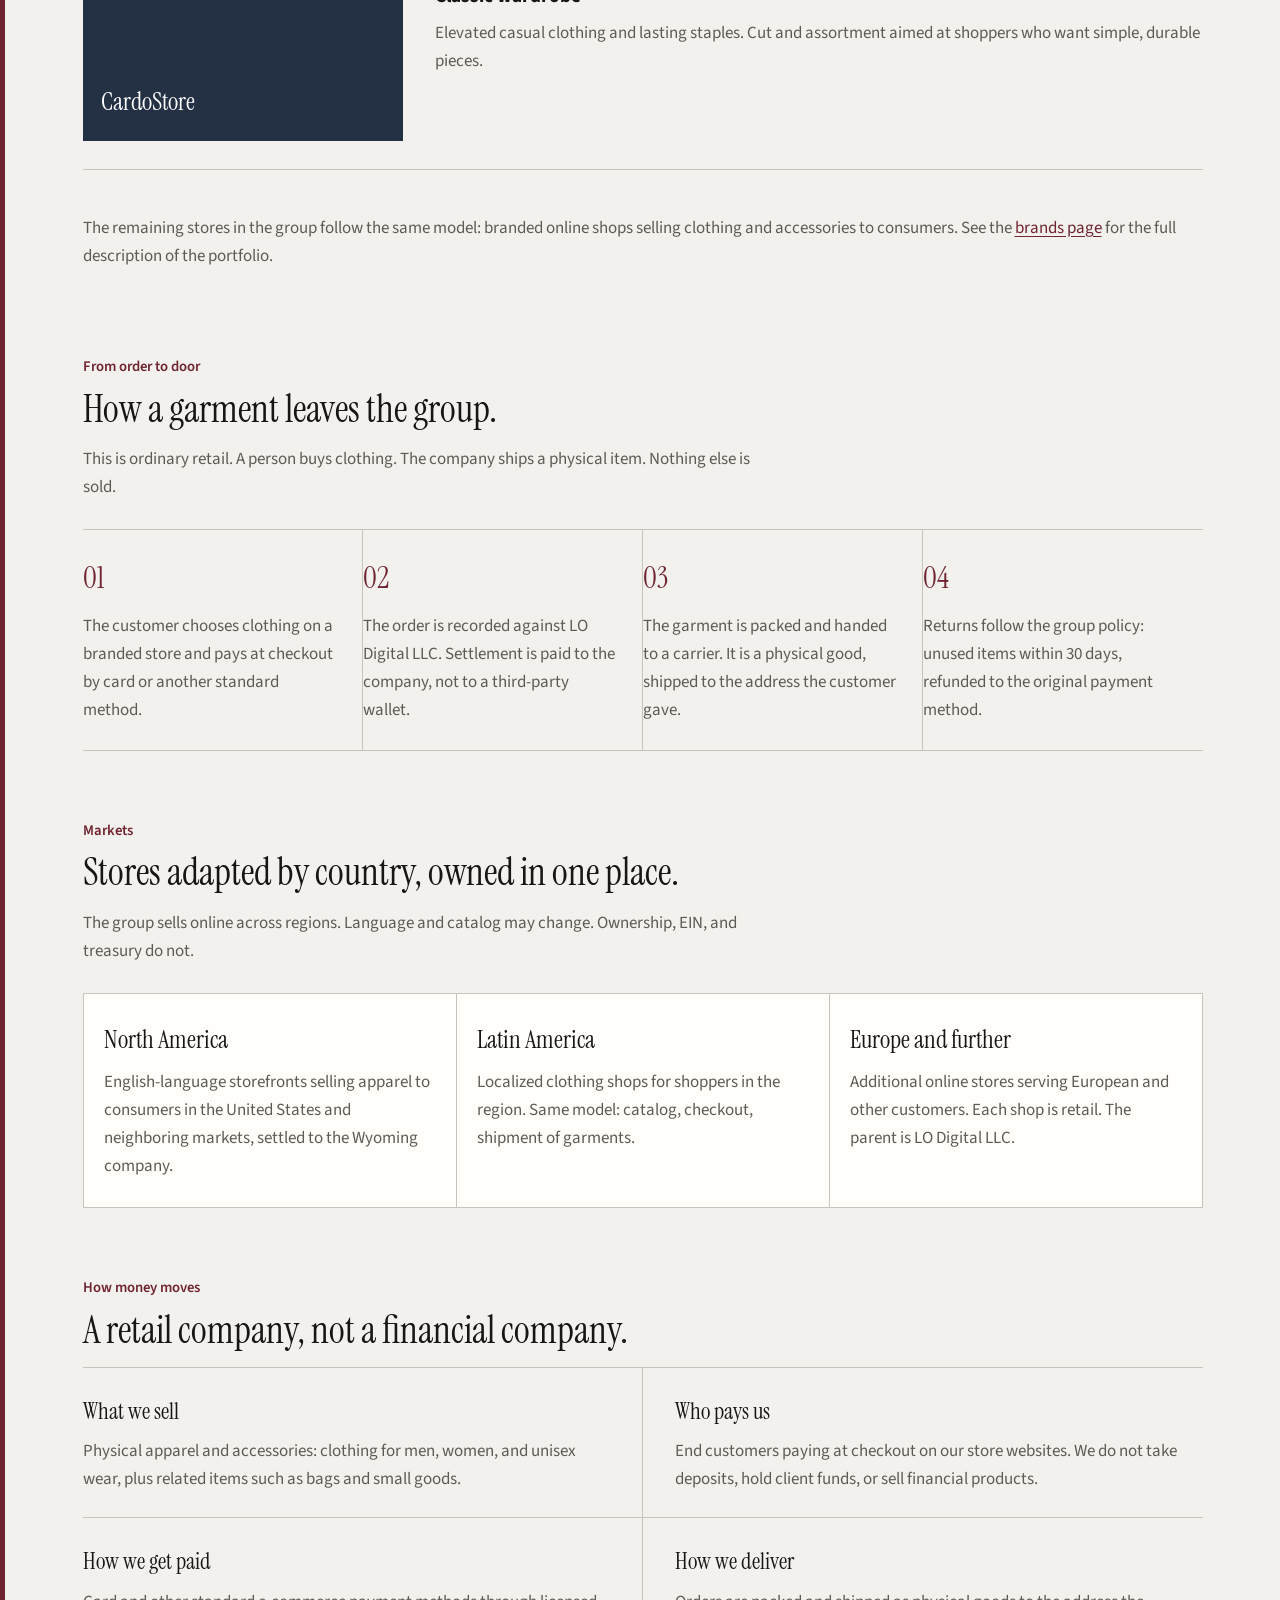
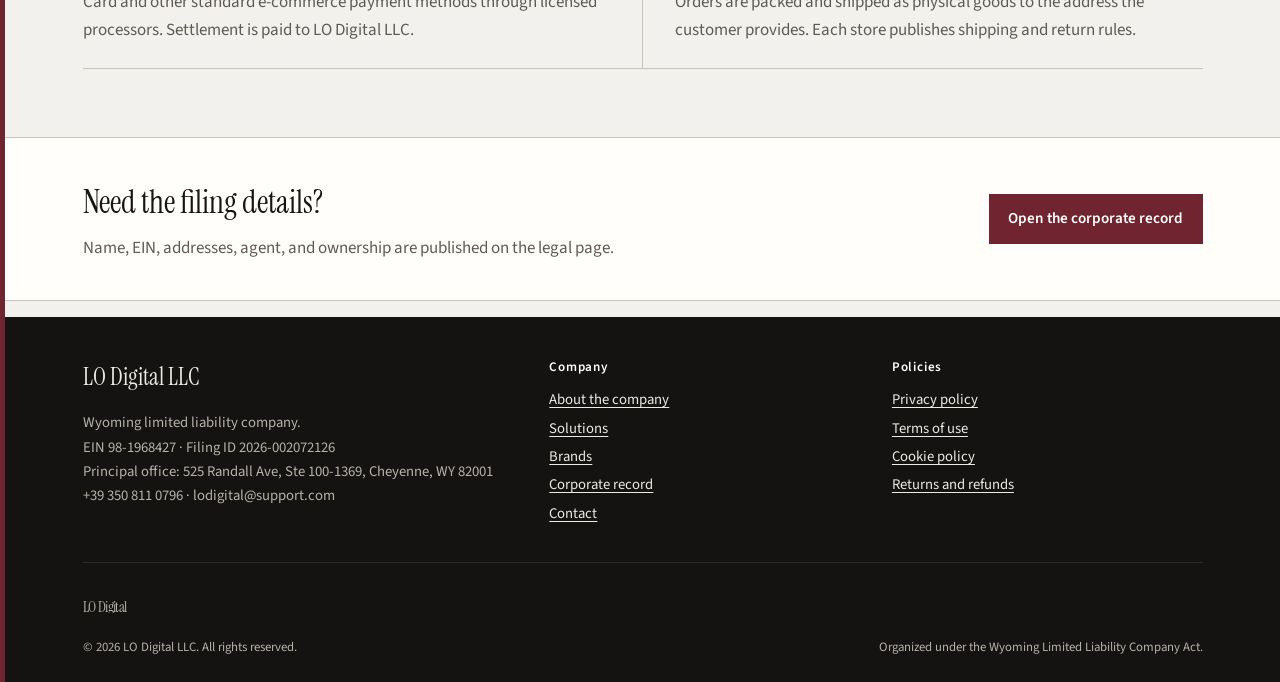
==== commit 8eef8c93: "Fix intro overlay colliding with content class .intro" ====
--- a/index.html
+++ b/index.html
@@ -41,7 +41,7 @@
   </script>
 </head>
 <body>
-  <div class="intro" aria-hidden="true"><p>LO Digital</p><span>Limited Liability Company</span></div>
+  <div class="curtain" aria-hidden="true"><p>LO Digital</p><span>Limited Liability Company</span></div>
   <a class="skip" href="#main">Skip to content</a>
   <header class="mast">
     <div class="mast-legal">
--- a/css/styles.css
+++ b/css/styles.css
@@ -784,7 +784,7 @@
   white-space: nowrap;
 }
 
-.intro {
+.curtain {
   display: none;
 }
 
@@ -793,7 +793,7 @@
   overflow: hidden;
 }
 
-html.await-intro .intro {
+html.await-intro .curtain {
   display: flex;
   flex-direction: column;
   align-items: center;
@@ -806,7 +806,7 @@
   text-align: center;
 }
 
-.intro p {
+.curtain p {
   font-family: var(--serif);
   font-size: clamp(3rem, 9vw, 7.5rem);
   line-height: 0.9;
@@ -815,7 +815,7 @@
   animation: title-in 0.9s cubic-bezier(0.22, 1, 0.36, 1) both;
 }
 
-.intro span {
+.curtain span {
   font-size: 0.82rem;
   letter-spacing: 0.22em;
   text-transform: uppercase;
@@ -823,13 +823,13 @@
   animation: title-in 0.9s 0.15s cubic-bezier(0.22, 1, 0.36, 1) both;
 }
 
-html.intro-out .intro {
+html.intro-out .curtain {
   transform: translateY(-100%);
   transition: transform 0.85s cubic-bezier(0.76, 0, 0.24, 1);
 }
 
 @media print {
-  .intro,
+  .curtain,
   .mast,
   .marquee,
   .scroll-progress,
@@ -1336,7 +1336,7 @@
   .cursor,
   .cursor-dot,
   .click-pop,
-  .intro {
+  .curtain {
     display: none !important;
   }
 
